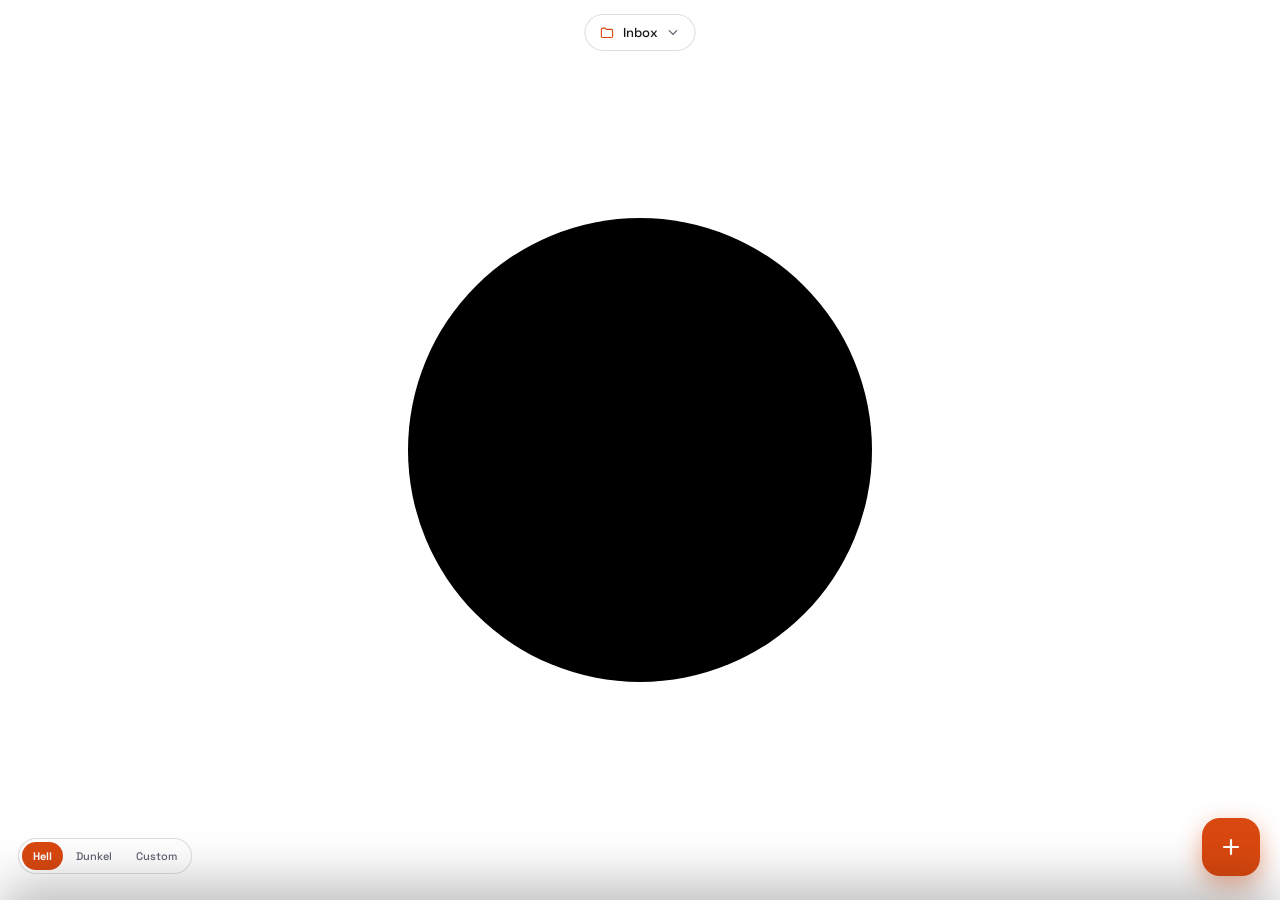
==== index.html @ 33df97fc "Add privacy/security FAQ section to the help center Nine new questions in the "Sicherheit" help grou" ====
<!DOCTYPE html>
<html lang="de">
<head>
  <meta charset="UTF-8" />
  <meta name="viewport" content="width=device-width, initial-scale=1, viewport-fit=cover" />
  <title>Denkarium Capture</title>
  <meta name="theme-color" content="#000000" />
  <link rel="manifest" href="manifest.json" />
  <link rel="icon" href="icons/icon.svg" type="image/svg+xml" />
  <link rel="preconnect" href="https://fonts.googleapis.com" />
  <link rel="preconnect" href="https://fonts.gstatic.com" crossorigin />
  <link href="https://fonts.googleapis.com/css2?family=Space+Grotesk:wght@400;500;700&display=swap" rel="stylesheet" />
  <link rel="stylesheet" href="style.css" />
</head>
<body>
  <div class="space"></div>
  <div class="dust"></div>

  <!-- Projekt-Umschalter (oben Mitte) -->
  <div class="project-switcher chrome chrome--top" id="projectSwitcher">
    <button class="project-pill" id="projectPill" type="button" aria-haspopup="listbox" aria-expanded="false">
      <svg viewBox="0 0 24 24" fill="none" stroke="currentColor" stroke-width="1.8" stroke-linecap="round" stroke-linejoin="round">
        <path d="M3 7a2 2 0 0 1 2-2h4l2 2h8a2 2 0 0 1 2 2v9a2 2 0 0 1-2 2H5a2 2 0 0 1-2-2z" />
      </svg>
      <span class="project-pill__name" id="projectPillName">Inbox</span>
      <svg class="project-pill__chevron" viewBox="0 0 24 24" fill="none" stroke="currentColor" stroke-width="2" stroke-linecap="round" stroke-linejoin="round">
        <path d="M6 9l6 6 6-6" />
      </svg>
    </button>
    <div class="project-menu" id="projectMenu" role="listbox" hidden></div>
  </div>

  <main class="stage">
    <div class="lens-halo" id="lensHalo"></div>
    <button class="record-button" id="recordButton" aria-label="Aufnahme starten"></button>
  </main>
  <div class="live-caption" id="liveCaption" hidden></div>

  <div class="cancel-trash" id="cancelTrash" hidden aria-label="Zum Abbrechen hierher ziehen">
    <svg viewBox="0 0 24 24" fill="none" stroke="currentColor" stroke-width="1.8" stroke-linecap="round" stroke-linejoin="round">
      <path d="M3 6h18" />
      <path d="M8 6V4a2 2 0 0 1 2-2h4a2 2 0 0 1 2 2v2" />
      <path d="M19 6l-1 14a2 2 0 0 1-2 2H8a2 2 0 0 1-2-2L5 6" />
      <path d="M10 11v6M14 11v6" />
    </svg>
  </div>
  <div class="lock-indicator" id="lockIndicator" role="button" tabindex="0" aria-label="Aufnahme beenden (gesperrt)" hidden>
    <svg viewBox="0 0 24 24" fill="none" stroke="currentColor" stroke-width="1.8" stroke-linecap="round" stroke-linejoin="round">
      <rect x="5" y="11" width="14" height="9" rx="2" />
      <path d="M8 11V7a4 4 0 0 1 8 0v4" />
    </svg>
  </div>

  <!-- Darstellung (unten links) -->
  <div class="theme-switcher chrome chrome--bl" id="themeSwitcher">
    <button type="button" data-mode="light">Hell</button>
    <button type="button" data-mode="dark">Dunkel</button>
    <button type="button" data-mode="custom">Custom</button>
  </div>

  <!-- Erstellen (unten rechts): + mit Schnellmenü -->
  <div class="fab-wrap chrome chrome--br" id="fabWrap">
    <div class="speed-dial" id="speedDial" hidden>
      <button class="dial-option" id="dialNote" type="button">
        <span class="dial-label">Notiz schreiben</span>
        <span class="dial-icon">
          <svg viewBox="0 0 24 24" fill="none" stroke="currentColor" stroke-width="1.8" stroke-linecap="round" stroke-linejoin="round">
            <path d="M12 20h9" />
            <path d="M16.5 3.5a2.121 2.121 0 0 1 3 3L7 19l-4 1 1-4Z" />
          </svg>
        </span>
      </button>
      <button class="dial-option" id="dialFile" type="button">
        <span class="dial-label">Datei hochladen</span>
        <span class="dial-icon">
          <svg viewBox="0 0 24 24" fill="none" stroke="currentColor" stroke-width="1.8" stroke-linecap="round" stroke-linejoin="round">
            <path d="M21.44 11.05l-9.19 9.19a5 5 0 0 1-7.07-7.07l9.19-9.19a3.5 3.5 0 0 1 4.95 4.95l-9.2 9.19a2 2 0 0 1-2.83-2.83l8.49-8.48" />
          </svg>
        </span>
      </button>
    </div>
    <button class="fab" id="fabBtn" type="button" aria-label="Neu erstellen" aria-expanded="false">
      <svg viewBox="0 0 24 24" fill="none" stroke="currentColor" stroke-width="2.2" stroke-linecap="round">
        <path d="M12 5v14M5 12h14" />
      </svg>
    </button>
  </div>
  <input type="file" id="fileInput" hidden accept="image/*,application/pdf,.doc,.docx,.txt" />

  <div class="menu-backdrop" id="menuBackdrop"></div>
  <aside class="menu-sheet" id="menuSheet" aria-hidden="true">
    <div class="menu-sheet__handle"></div>
    <button class="menu-sheet__close" id="menuClose" aria-label="Schließen">
      <svg viewBox="0 0 24 24" fill="none" stroke="currentColor" stroke-width="2" stroke-linecap="round">
        <path d="M6 6l12 12M18 6L6 18" />
      </svg>
    </button>

    <nav class="menu-tabs" id="menuTabs">
      <button type="button" class="menu-tab active" data-tab="settings">
        <svg viewBox="0 0 24 24" fill="none" stroke="currentColor" stroke-width="1.8" stroke-linecap="round" stroke-linejoin="round">
          <circle cx="12" cy="12" r="3" />
          <path d="M19.4 15a1.65 1.65 0 0 0 .33 1.82l.06.06a2 2 0 1 1-2.83 2.83l-.06-.06a1.65 1.65 0 0 0-1.82-.33 1.65 1.65 0 0 0-1 1.51V21a2 2 0 1 1-4 0v-.09a1.65 1.65 0 0 0-1-1.51 1.65 1.65 0 0 0-1.82.33l-.06.06a2 2 0 1 1-2.83-2.83l.06-.06a1.65 1.65 0 0 0 .33-1.82 1.65 1.65 0 0 0-1.51-1H3a2 2 0 1 1 0-4h.09a1.65 1.65 0 0 0 1.51-1 1.65 1.65 0 0 0-.33-1.82l-.06-.06a2 2 0 1 1 2.83-2.83l.06.06a1.65 1.65 0 0 0 1.82.33h.09a1.65 1.65 0 0 0 1-1.51V3a2 2 0 1 1 4 0v.09a1.65 1.65 0 0 0 1 1.51h.09a1.65 1.65 0 0 0 1.82-.33l.06-.06a2 2 0 1 1 2.83 2.83l-.06.06a1.65 1.65 0 0 0-.33 1.82v.09a1.65 1.65 0 0 0 1.51 1H21a2 2 0 1 1 0 4h-.09a1.65 1.65 0 0 0-1.51 1z" />
        </svg>
        <span>Einstellungen</span>
      </button>
      <button type="button" class="menu-tab" data-tab="recent">
        <svg viewBox="0 0 24 24" fill="none" stroke="currentColor" stroke-width="1.8" stroke-linecap="round" stroke-linejoin="round">
          <circle cx="12" cy="12" r="9" />
          <path d="M12 7v5l3 2" />
        </svg>
        <span>Letzte Einträge</span>
      </button>
      <button type="button" class="menu-tab" data-tab="guide">
        <svg viewBox="0 0 24 24" fill="none" stroke="currentColor" stroke-width="1.8" stroke-linecap="round" stroke-linejoin="round">
          <circle cx="12" cy="12" r="9" />
          <path d="M9.2 9a2.8 2.8 0 0 1 5.6.3c0 1.8-2.8 2.4-2.8 3.9" />
          <circle cx="12" cy="17" r="0.4" fill="currentColor" />
        </svg>
        <span>Hilfe</span>
      </button>
    </nav>

    <div class="menu-panel" data-panel="settings">
      <section class="settings-card">
        <h3 class="settings-card__title">
          <svg viewBox="0 0 24 24" fill="none" stroke="currentColor" stroke-width="1.8" stroke-linecap="round" stroke-linejoin="round">
            <circle cx="13.5" cy="6.5" r="1" /><circle cx="17.5" cy="10.5" r="1" />
            <circle cx="8.5" cy="7.5" r="1" /><circle cx="6.5" cy="12.5" r="1" />
            <path d="M12 2C6.5 2 2 6.5 2 12s4.5 10 10 10c.93 0 1.5-.75 1.5-1.5 0-.4-.15-.75-.4-1-.24-.26-.4-.62-.4-1a1.5 1.5 0 0 1 1.5-1.5H16a6 6 0 0 0 6-6c0-4.97-4.5-9-10-9z" />
          </svg>
          Darstellung
        </h3>

        <p class="settings-label">Custom-Presets</p>
        <div class="preset-row" id="presetRow">
          <button class="preset-btn" data-preset="0" type="button">1</button>
          <button class="preset-btn" data-preset="1" type="button">2</button>
          <button class="preset-btn" data-preset="2" type="button">3</button>
        </div>

        <p class="settings-label">Farbe anpassen für</p>
        <div class="chip-row" id="colorTargets">
          <button type="button" class="chip active" data-target="inner"><span class="chip-dot" data-dot="inner"></span>Kreis</button>
          <button type="button" class="chip" data-target="outer"><span class="chip-dot" data-dot="outer"></span>Hintergrund</button>
          <button type="button" class="chip" data-target="ring"><span class="chip-dot" data-dot="ring"></span>Ring</button>
          <button type="button" class="chip" data-target="ui"><span class="chip-dot" data-dot="ui"></span>Buttons</button>
        </div>

        <div class="wheel-wrap">
          <div class="color-wheel" id="colorWheel" aria-label="Farbrad">
            <div class="wheel-cursor" id="wheelCursor" hidden></div>
          </div>
          <div class="wheel-side">
            <div class="neutral-chips" id="neutralChips">
              <button type="button" class="swatch swatch--sm" data-hex="#000000" style="background:#000" aria-label="Schwarz"></button>
              <button type="button" class="swatch swatch--sm" data-hex="#71717a" style="background:#71717a" aria-label="Grau"></button>
              <button type="button" class="swatch swatch--sm" data-hex="#ffffff" style="background:#fff" aria-label="Weiß"></button>
            </div>
            <div class="special-chips" id="outerSpecials" hidden>
              <button type="button" class="chip" data-mode="starfield">
                <svg viewBox="0 0 24 24" fill="currentColor"><path d="M12 3l1.8 6.2L20 11l-6.2 1.8L12 19l-1.8-6.2L4 11l6.2-1.8L12 3z"/></svg>
                Sterne
              </button>
              <button type="button" class="chip" data-mode="photo">
                <svg viewBox="0 0 24 24" fill="none" stroke="currentColor" stroke-width="1.8" stroke-linecap="round" stroke-linejoin="round">
                  <path d="M4 8a2 2 0 0 1 2-2h1.5l1-1.5h7l1 1.5H18a2 2 0 0 1 2 2v10a2 2 0 0 1-2 2H6a2 2 0 0 1-2-2z" />
                  <circle cx="12" cy="13" r="3.5" />
                </svg>
                Foto
              </button>
            </div>
          </div>
        </div>
        <input type="file" id="bgPhotoInput" hidden accept="image/*" />

        <label class="toggle-row">
          <span>Ring anzeigen</span>
          <input type="checkbox" id="ringToggle" />
          <span class="toggle-switch"></span>
        </label>
      </section>

      <section class="settings-card">
        <h3 class="settings-card__title">
          <svg viewBox="0 0 24 24" fill="none" stroke="currentColor" stroke-width="1.8" stroke-linecap="round" stroke-linejoin="round">
            <path d="M3 7a2 2 0 0 1 2-2h4l2 2h8a2 2 0 0 1 2 2v9a2 2 0 0 1-2 2H5a2 2 0 0 1-2-2z" />
          </svg>
          Projekte
        </h3>
        <p class="settings-hint">Jedes Projekt speichert in seinen eigenen Google-Drive-Ordner.</p>
        <div class="project-list" id="projectList"></div>
        <button class="ghost-btn" id="addProjectBtn" type="button">+ Neues Projekt</button>
      </section>

      <section class="settings-card">
        <h3 class="settings-card__title">
          <svg viewBox="0 0 24 24" fill="none" stroke="currentColor" stroke-width="1.8" stroke-linecap="round" stroke-linejoin="round">
            <rect x="9" y="2" width="6" height="12" rx="3" />
            <path d="M5 10v1a7 7 0 0 0 14 0v-1" />
            <path d="M12 18v4" />
          </svg>
          Aufnahme
        </h3>
        <label class="toggle-row">
          <span>Vibration beim Start</span>
          <input type="checkbox" id="vibrationToggle" checked />
          <span class="toggle-switch"></span>
        </label>
      </section>

      <section class="settings-card">
        <h3 class="settings-card__title">
          <svg viewBox="0 0 24 24" fill="none" stroke="currentColor" stroke-width="1.8" stroke-linecap="round" stroke-linejoin="round">
            <path d="M12 22s8-4 8-10V5l-8-3-8 3v7c0 6 8 10 8 10z" />
          </svg>
          Sicherheit
        </h3>
        <p class="settings-hint">Die PIN schützt nur den Bereich „Letzte Einträge“.</p>
        <button class="ghost-btn" id="changePinBtn" type="button">PIN ändern</button>
        <button class="ghost-btn" id="privacyBtn" type="button" style="margin-top:8px">Datenschutz &amp; Sicherheit</button>
      </section>

      <section class="settings-card">
        <h3 class="settings-card__title">
          <svg viewBox="0 0 24 24" fill="none" stroke="currentColor" stroke-width="1.8" stroke-linecap="round" stroke-linejoin="round">
            <path d="M21 15a2 2 0 0 1-2 2H7l-4 4V5a2 2 0 0 1 2-2h14a2 2 0 0 1 2 2z" />
          </svg>
          Feedback
        </h3>
        <p class="settings-hint">Etwas funktioniert nicht oder dir fehlt eine Funktion? Sag Bescheid – das hilft, die App besser zu machen.</p>
        <div class="feedback-row">
          <button class="ghost-btn" id="reportBugBtn" type="button">Fehler melden</button>
          <button class="ghost-btn" id="suggestBtn" type="button">Idee vorschlagen</button>
        </div>
        <p class="settings-version" id="appVersion"></p>
      </section>
    </div>

    <div class="menu-panel" data-panel="recent" hidden>
      <div id="recentEntriesList" class="recent-entries-list">
        <p class="archive-placeholder" id="recentEmptyMsg">Noch keine Einträge – halte den Kreis gedrückt und sprich einfach los.</p>
      </div>
    </div>

    <div class="menu-panel" data-panel="guide" hidden>
      <div class="help-search">
        <svg viewBox="0 0 24 24" fill="none" stroke="currentColor" stroke-width="1.8" stroke-linecap="round" stroke-linejoin="round">
          <circle cx="11" cy="11" r="7" /><path d="m21 21-4.3-4.3" />
        </svg>
        <input type="search" id="helpSearch" placeholder="Frage suchen …" autocomplete="off" />
      </div>

      <div class="help-list" id="helpList">
        <section class="help-group" data-group="Erste Schritte">
          <h4 class="help-group__title">Erste Schritte</h4>

          <details class="faq">
            <summary>Wie nehme ich eine Notiz per Sprache auf?</summary>
            <div class="faq__body">
              Halte den großen Kreis in der Mitte gedrückt und sprich einfach los. Sobald du
              loslässt, wird das Gesprochene automatisch als Text erkannt und in deinem
              aktiven Projekt in Google Drive gespeichert – ohne weiteren Zwischenschritt.
            </div>
          </details>

          <details class="faq">
            <summary>Wie schreibe ich eine Notiz mit der Tastatur?</summary>
            <div class="faq__body">
              Tippe unten rechts auf das Plus. Es öffnet sich ein kleines Menü mit
              „Notiz schreiben“ und „Datei hochladen“. Noch schneller: Halte das Plus kurz
              gedrückt – dann springt das Textfeld direkt auf.
            </div>
          </details>

          <details class="faq">
            <summary>Wie füge ich eine Datei oder ein Foto hinzu?</summary>
            <div class="faq__body">
              Plus antippen → „Datei hochladen“. Du kannst Bilder, PDFs und Dokumente aus
              deinem Gerät auswählen; sie landen im Drive-Ordner deines aktiven Projekts.
            </div>
          </details>

          <details class="faq">
            <summary>Wie öffne ich dieses Menü?</summary>
            <div class="faq__body">
              Wische von der unteren Bildschirmhälfte nach oben. Hier findest du
              Einstellungen, deine letzten Einträge und dieses Hilfe-Center.
            </div>
          </details>
        </section>

        <section class="help-group" data-group="Aufnahme">
          <h4 class="help-group__title">Aufnahme &amp; Notizen</h4>

          <details class="faq">
            <summary>Kann ich freihändig aufnehmen, ohne den Kreis zu halten?</summary>
            <div class="faq__body">
              Ja. Halte den Kreis gedrückt und ziehe den Finger nach unten – die Aufnahme
              rastet ein und läuft weiter, auch wenn du loslässt. Zum Beenden tippst du
              einfach noch einmal auf den Kreis.
            </div>
          </details>

          <details class="faq">
            <summary>Wie breche ich eine laufende Aufnahme ab?</summary>
            <div class="faq__body">
              Während du den Kreis hältst, erscheint links ein Papierkorb-Symbol. Ziehe
              den Finger dorthin und lass los – die Aufnahme wird verworfen und es wird
              nichts gespeichert.
            </div>
          </details>

          <details class="faq">
            <summary>Muss ich meine Notizen nach der Aufnahme bestätigen?</summary>
            <div class="faq__body">
              Nein. Beim Loslassen wird direkt gespeichert. Wenn du eine Notiz nachträglich
              ändern willst, findest du sie unter „Letzte Einträge“.
            </div>
          </details>

          <details class="faq">
            <summary>Was zeigt „Letzte Einträge“ an?</summary>
            <div class="faq__body">
              Deine 10 zuletzt gespeicherten Text-Notizen – egal ob per Sprache oder Tastatur.
              Ältere Einträge verschwinden nur aus dieser Liste in der App. Die zugehörigen
              Dateien in Google Drive bleiben immer erhalten und werden nie automatisch gelöscht.
            </div>
          </details>

          <details class="faq">
            <summary>Wie bearbeite ich einen bestehenden Eintrag?</summary>
            <div class="faq__body">
              Öffne „Letzte Einträge“, tippe den Eintrag an, ändere den Text und speichere.
              Die überarbeitete Fassung wird als neue Datei mit dem Zusatz „2.0“ in Google
              Drive abgelegt – die Originaldatei bleibt unangetastet erhalten.
            </div>
          </details>

          <details class="faq">
            <summary>Wie werden meine Dateien in Drive benannt?</summary>
            <div class="faq__body">
              Sprach- und Textnotizen bekommen einen Namen aus dem heutigen Datum und einer
              fortlaufenden Nummer, z. B. „2026-07-11_1“, „2026-07-11_2“ und so weiter.
              Hochgeladene Dateien behalten ihren Originalnamen.
            </div>
          </details>
        </section>

        <section class="help-group" data-group="Projekte">
          <h4 class="help-group__title">Projekte &amp; Google Drive</h4>

          <details class="faq">
            <summary>Was ist ein Projekt?</summary>
            <div class="faq__body">
              Ein Projekt ist ein Ziel für deine Notizen mit einem eigenen Google-Drive-Ordner.
              So kannst du z. B. „Uni“, „Ideen“ und „Arbeit“ trennen. Oben in der Mitte
              wechselst du zwischen deinen Projekten – alles, was du danach aufnimmst, landet
              im Ordner des gewählten Projekts.
            </div>
          </details>

          <details class="faq">
            <summary>Wie lege ich ein neues Projekt an?</summary>
            <div class="faq__body">
              Einstellungen → Projekte → „Neues Projekt“. Gib ihm einen Namen und wähle dann
              über das Ordner-Symbol seinen Google-Drive-Zielordner.
            </div>
          </details>

          <details class="faq">
            <summary>Wie ändere ich den Zielordner eines Projekts?</summary>
            <div class="faq__body">
              Einstellungen → Projekte → beim gewünschten Projekt auf das Ordner-Symbol tippen
              und im Google-Fenster einen neuen Ordner auswählen. Bereits gespeicherte Dateien
              bleiben im alten Ordner; nur neue Notizen wandern in den neuen.
            </div>
          </details>

          <details class="faq">
            <summary>Wo genau werden meine Notizen gespeichert?</summary>
            <div class="faq__body">
              Ausschließlich in dem Google-Drive-Ordner, den du für das jeweilige Projekt
              ausgewählt hast. Die App speichert nichts auf eigenen Servern – deine Notizen
              liegen komplett in deinem eigenen Google-Konto.
            </div>
          </details>

          <details class="faq">
            <summary>Warum muss ich mich bei Google anmelden?</summary>
            <div class="faq__body">
              Nur so darf die App in deinem Namen Dateien in deinem Google Drive anlegen.
              Die Anmeldung passiert direkt bei Google; die App bekommt lediglich die
              Erlaubnis, in die von dir gewählten Ordner zu schreiben.
            </div>
          </details>

          <details class="faq">
            <summary>Sieht die App mein gesamtes Google Drive?</summary>
            <div class="faq__body">
              Nein. Die App nutzt eine eingeschränkte Berechtigung (drive.file): Sie sieht und
              bearbeitet nur die Dateien und Ordner, die du selbst über die App auswählst oder
              die die App selbst erstellt hat. Dein übriges Drive bleibt für sie unsichtbar.
            </div>
          </details>

          <details class="faq">
            <summary>Wenn ich ein Projekt lösche – sind dann meine Dateien weg?</summary>
            <div class="faq__body">
              Nein. Beim Löschen eines Projekts wird nur der Eintrag in der App entfernt.
              Der Google-Drive-Ordner und alle Dateien darin bleiben vollständig erhalten.
            </div>
          </details>
        </section>

        <section class="help-group" data-group="Darstellung">
          <h4 class="help-group__title">Darstellung &amp; Design</h4>

          <details class="faq">
            <summary>Wie wechsle ich zwischen Hell, Dunkel und Custom?</summary>
            <div class="faq__body">
              Unten links tippst du zwischen „Hell“, „Dunkel“ und „Custom“. Custom nutzt dein
              gerade aktives Farb-Preset aus den Einstellungen.
            </div>
          </details>

          <details class="faq">
            <summary>Wie stelle ich eigene Farben ein?</summary>
            <div class="faq__body">
              Einstellungen → Darstellung. Wähle oben, welchen Bereich du färben willst
              (Kreis, Hintergrund, Ring oder Buttons), und tippe dann die gewünschte Farbe
              im Farbrad an. Schwarz, Grau und Weiß findest du daneben; für den Hintergrund
              gibt es zusätzlich „Sterne“ und „Foto“.
            </div>
          </details>

          <details class="faq">
            <summary>Was sind die Presets 1, 2, 3?</summary>
            <div class="faq__body">
              Drei speicherbare Farbkombinationen im Custom-Modus. Wähle ein Preset aus und
              passe die Farben an – sie werden automatisch für dieses Preset gemerkt, sodass
              du jederzeit zwischen drei eigenen Looks wechseln kannst.
            </div>
          </details>

          <details class="faq">
            <summary>Wie blende ich die Knöpfe aus, um nur den Kreis zu sehen?</summary>
            <div class="faq__body">
              Tippe einmal auf den freien Hintergrund (nicht auf den Kreis). Alle
              Bedienelemente gleiten sanft aus dem Bild. Ein weiterer Tipp holt sie zurück.
            </div>
          </details>

          <details class="faq">
            <summary>Kann ich den Ring um den Kreis abschalten?</summary>
            <div class="faq__body">
              Ja. Einstellungen → Darstellung → „Ring anzeigen“ ausschalten. Der Kreis
              wächst dann auf dieselbe Gesamtgröße, sodass das Gesamtbild gleich bleibt.
            </div>
          </details>
        </section>

        <section class="help-group" data-group="Sicherheit">
          <h4 class="help-group__title">Sicherheit &amp; Datenschutz</h4>

          <details class="faq">
            <summary>Wer kann meine Notizen lesen?</summary>
            <div class="faq__body">
              Nur du. Deine Notizen liegen ausschließlich in deinem eigenen Google-Drive-Konto,
              geschützt durch dein Google-Passwort. Die App hat keinen eigenen Server, auf dem
              Notizen zwischengespeichert oder eingesehen werden könnten – niemand, der diese
              App betreibt oder weiterentwickelt, hat Zugriff auf deine Inhalte.
            </div>
          </details>

          <details class="faq">
            <summary>Werden meine Daten an Dritte weitergegeben oder verkauft?</summary>
            <div class="faq__body">
              Nein. Es gibt keine Werbung, kein Tracking und keinen Verkauf von Daten. Die
              einzige Stelle, die technisch überhaupt beteiligt ist, ist Google – weil deine
              Notizen in deinem eigenen Google-Drive-Ordner landen. Das ist keine Weitergabe an
              einen unbekannten Dritten, sondern dein eigenes Konto, das du selbst kontrollierst.
            </div>
          </details>

          <details class="faq">
            <summary>Was passiert mit meiner Stimme bei der Spracherkennung?</summary>
            <div class="faq__body">
              Für die Sprache-zu-Text-Umwandlung nutzt dein Browser (Chrome) den eingebauten
              Google-Spracherkennungsdienst – dafür wird deine Sprachaufnahme kurz an Google
              geschickt und als Text zurückgegeben. Die App selbst speichert die Audiodaten zu
              keinem Zeitpunkt; sie bekommt nur das fertige Textergebnis und legt dieses direkt
              in deinem Drive-Ordner ab.
            </div>
          </details>

          <details class="faq">
            <summary>Verwendet die App Cookies, Tracking oder Analyse-Dienste?</summary>
            <div class="faq__body">
              Nein. Keine Cookies, kein Google Analytics, keine Werbe-Tracker und keine
              Drittanbieter-Skripte – außer den offiziellen Google-Bibliotheken, die technisch
              für die Anmeldung und den Drive-Zugriff nötig sind. Die App weiß nicht, wer du
              bist, außer über die Google-Anmeldung, die du selbst freigibst.
            </div>
          </details>

          <details class="faq">
            <summary>Ist die Verbindung verschlüsselt?</summary>
            <div class="faq__body">
              Ja. Die App wird ausschließlich über HTTPS ausgeliefert, und auch jede
              Kommunikation mit Google (Anmeldung, Ordner-Auswahl, Speichern) läuft
              verschlüsselt.
            </div>
          </details>

          <details class="faq">
            <summary>Was genau speichert die App auf meinem Gerät?</summary>
            <div class="faq__body">
              Nur lokal in deinem Browser, nie auf einem fremden Server: deinen zeitlich
              begrenzten Google-Zugangstoken (ca. 55 Minuten gültig), deine Projekte und
              Farbeinstellungen, eine Liste deiner letzten 10 Notiztexte als Kopie (die
              Originale liegen zusätzlich in Drive) und deine PIN – ausschließlich als
              verschlüsselter Prüfwert, nie im Klartext.
            </div>
          </details>

          <details class="faq">
            <summary>Wie vereinbart sich die App mit der DSGVO?</summary>
            <div class="faq__body">
              Die App ist bewusst so gebaut, dass möglichst wenig personenbezogene Daten
              überhaupt entstehen (Datenminimierung): Es gibt keinen eigenen Server, keine
              Nutzerkonten und keine Datenbank – deine Notizen werden direkt in dein eigenes
              Google-Konto geschrieben, nicht bei der App gespeichert. Die eingeschränkte
              Berechtigung (drive.file) sorgt zusätzlich dafür, dass nur das sichtbar ist, was
              du selbst auswählst. Aktuell wird die App als persönliches Projekt betrieben;
              solltest du sie für weitere Nutzer öffnen wollen, würde vor der Veröffentlichung
              zusätzlich eine förmliche Datenschutzerklärung mit Impressum ergänzt.
            </div>
          </details>

          <details class="faq">
            <summary>Wie kann ich alle meine Daten vollständig löschen?</summary>
            <div class="faq__body">
              Deine Notizen liegen in deinem eigenen Google Drive – lösche dort einfach den
              betreffenden Ordner. Um zusätzlich alle lokal auf deinem Gerät gespeicherten
              Daten (Einstellungen, PIN, Zugangstoken) zu entfernen, leere in den
              Browser-Einstellungen die Website-Daten für diese Seite bzw. deinstalliere die
              installierte App und entferne die Google-Berechtigung in deinem
              Google-Konto unter „Apps mit Kontozugriff“.
            </div>
          </details>

          <details class="faq">
            <summary>Ist der Quellcode der App einsehbar?</summary>
            <div class="faq__body">
              Ja. Der komplette Code ist öffentlich auf GitHub einsehbar – jeder kann
              nachvollziehen, dass keine versteckten Datenübertragungen stattfinden und die App
              genau das tut, was hier beschrieben ist.
            </div>
          </details>

          <details class="faq">
            <summary>Wofür ist die PIN da?</summary>
            <div class="faq__body">
              Die PIN schützt nur den Bereich „Letzte Einträge“, damit niemand mit Zugriff auf
              dein entsperrtes Handy schnell deine letzten Notizen lesen kann. Aufnehmen und
              die Einstellungen sind ohne PIN erreichbar.
            </div>
          </details>

          <details class="faq">
            <summary>Wie ändere ich meine PIN?</summary>
            <div class="faq__body">
              Einstellungen → Sicherheit → „PIN ändern“. Du gibst zuerst die aktuelle PIN
              ein und legst dann eine neue fest.
            </div>
          </details>

          <details class="faq">
            <summary>Wie sicher ist meine PIN wirklich?</summary>
            <div class="faq__body">
              Die PIN wird nicht im Klartext gespeichert, sondern nur als verschlüsselter
              Prüfwert auf deinem Gerät. Sie ist ein Sichtschutz gegen neugierige Blicke –
              keine vollständige Verschlüsselung deiner Notizen. Der eigentliche Schutz
              deiner Daten liegt in deinem Google-Konto und dessen Passwort.
            </div>
          </details>

          <details class="faq">
            <summary>Muss ich mich jedes Mal neu bei Google anmelden?</summary>
            <div class="faq__body">
              Nein. Die Anmeldung bleibt eine Weile gültig, sodass du normalerweise ohne
              erneutes Einloggen aufnehmen und speichern kannst. Erst wenn die Sitzung
              abläuft, fragt Google wieder nach.
            </div>
          </details>

          <details class="faq">
            <summary>Warum warnt Google, die App sei „nicht überprüft“?</summary>
            <div class="faq__body">
              Weil dies eine private, nicht offiziell von Google geprüfte App ist – das ist
              bei selbst gebauten Apps normal. Tippe auf der Warnseite auf „Erweitert“ und
              dann auf „Weiter zu …“, um fortzufahren. Nur dein eigenes, freigeschaltetes
              Konto kann sich überhaupt anmelden.
            </div>
          </details>
        </section>

        <section class="help-group" data-group="Probleme">
          <h4 class="help-group__title">Probleme lösen</h4>

          <details class="faq">
            <summary>Die Spracherkennung erkennt nichts – was tun?</summary>
            <div class="faq__body">
              Prüfe, ob der App der Mikrofon-Zugriff erlaubt ist (im Browser über das
              Schloss-Symbol in der Adresszeile bzw. in den Website-Einstellungen). Die
              Spracherkennung braucht außerdem eine Internetverbindung. Sprich möglichst
              nah am Mikrofon und in ruhiger Umgebung.
            </div>
          </details>

          <details class="faq">
            <summary>Funktioniert die App offline?</summary>
            <div class="faq__body">
              Die Oberfläche lädt auch offline. Das Erkennen von Sprache und das Speichern in
              Google Drive brauchen jedoch Internet – ohne Verbindung kann nicht gespeichert
              werden.
            </div>
          </details>

          <details class="faq">
            <summary>Ich sehe nach einem Update noch die alte Version.</summary>
            <div class="faq__body">
              Lade die Seite neu. Falls es weiterhin die alte Ansicht zeigt, leere in den
              Browser-Einstellungen den Cache für diese Seite (oder deinstalliere die
              installierte App und füge sie erneut zum Startbildschirm hinzu).
            </div>
          </details>

          <details class="faq">
            <summary>Wie installiere ich die App auf dem Handy?</summary>
            <div class="faq__body">
              Öffne die Seite in Chrome, tippe auf das Menü (drei Punkte) und wähle „App
              installieren“ bzw. „Zum Startbildschirm hinzufügen“. Danach startet sie mit
              eigenem Icon und ohne Browser-Leiste.
            </div>
          </details>
        </section>

        <p class="help-empty" id="helpEmpty" hidden>Keine passende Frage gefunden. Formuliere sie anders oder schau in einer anderen Kategorie.</p>
      </div>
    </div>
  </aside>

  <div class="pin-gate" id="pinGate" hidden>
    <div class="pin-gate__box">
      <p class="pin-gate__title" id="pinTitle">PIN eingeben</p>
      <p class="pin-gate__error" id="pinError"></p>
      <div class="pin-gate__dots" id="pinDots">
        <span class="pin-dot"></span>
        <span class="pin-dot"></span>
        <span class="pin-dot"></span>
        <span class="pin-dot"></span>
      </div>
      <div class="pin-gate__keypad" id="pinKeypad">
        <button type="button" data-key="1">1</button>
        <button type="button" data-key="2">2</button>
        <button type="button" data-key="3">3</button>
        <button type="button" data-key="4">4</button>
        <button type="button" data-key="5">5</button>
        <button type="button" data-key="6">6</button>
        <button type="button" data-key="7">7</button>
        <button type="button" data-key="8">8</button>
        <button type="button" data-key="9">9</button>
        <button type="button" class="pin-gate__cancel" id="pinCancel">Abbrechen</button>
        <button type="button" data-key="0">0</button>
        <button type="button" class="pin-gate__del" id="pinDelete" aria-label="Löschen">
          <svg viewBox="0 0 24 24" fill="none" stroke="currentColor" stroke-width="1.8" stroke-linecap="round" stroke-linejoin="round">
            <path d="M21 6H8l-6 6 6 6h13a1 1 0 0 0 1-1V7a1 1 0 0 0-1-1z" />
            <path d="M14 10l4 4M18 10l-4 4" />
          </svg>
        </button>
      </div>
    </div>
  </div>

  <div class="text-entry" id="textEntry" hidden>
    <div class="text-entry__box">
      <textarea id="textEntryInput" placeholder="Notiz eingeben …"></textarea>
      <div class="text-entry__actions">
        <button id="textEntryCancel" type="button">Abbrechen</button>
        <button id="textEntrySave" type="button">Speichern</button>
      </div>
    </div>
  </div>

  <div class="name-dialog" id="nameDialog" hidden>
    <div class="name-dialog__box">
      <p class="name-dialog__title" id="nameDialogTitle">Projekt</p>
      <input type="text" id="nameDialogInput" maxlength="40" autocomplete="off" />
      <div class="text-entry__actions">
        <button id="nameDialogCancel" type="button">Abbrechen</button>
        <button id="nameDialogOk" type="button">Übernehmen</button>
      </div>
    </div>
  </div>

  <div class="toast" id="toast"></div>

  <script src="config.js"></script>
  <script src="https://accounts.google.com/gsi/client" async defer></script>
  <script src="drive.js"></script>
  <script src="https://apis.google.com/js/api.js"></script>
  <script>gapiLoaded();</script>
  <script src="appearance.js"></script>
  <script src="projects.js"></script>
  <script src="app.js"></script>
  <script>
    if ('serviceWorker' in navigator) {
      window.addEventListener('load', () => {
        navigator.serviceWorker.register('service-worker.js');
      });
    }
  </script>
</body>
</html>
---- style.css ----
/* ==========================================================================
   Denkarium Capture – Design-Tokens
   Ein Akzent pro Modus (Sunset-Orange, vom Aufnahme-Ring abgeleitet),
   Oberflächen-Tokens für helles/dunkles Menü, ein Easing-Paar für alles.
   ========================================================================== */

:root {
  color-scheme: dark;
  --ring-color: #ff9a3c;

  --ease-out: cubic-bezier(0.32, 0.72, 0, 1);
  --spring: cubic-bezier(0.34, 1.56, 0.64, 1);

  --font: "Space Grotesk", system-ui, -apple-system, "Segoe UI", sans-serif;
}

html[data-theme="light"] {
  color-scheme: light;
  --accent: #d9480f;
  --accent-fg: #ffffff;
  --accent-strong: var(--accent);
  --surface: #ffffff;
  --surface-2: rgba(15, 15, 25, 0.05);
  --on-surface: #17181c;
  --muted: #5f6470;
  --outline: rgba(15, 15, 25, 0.14);
  --scrim: rgba(25, 18, 12, 0.35);
}

html[data-theme="dark"],
html[data-theme="custom"] {
  color-scheme: dark;
  --accent: #ffa94d;
  --accent-fg: #2b1503;
  --accent-strong: var(--accent);
  --surface: #0e0f15;
  --surface-2: rgba(255, 255, 255, 0.06);
  --on-surface: #f3f3f5;
  --muted: #9aa0a8;
  --outline: rgba(255, 255, 255, 0.13);
  --scrim: rgba(0, 0, 0, 0.55);
}

* {
  box-sizing: border-box;
}

button:focus-visible,
[role="button"]:focus-visible,
input:focus-visible {
  outline: 2px solid var(--accent-strong);
  outline-offset: 2px;
}

button,
[role="button"] {
  touch-action: manipulation;
  font-family: inherit;
}

@media (prefers-reduced-motion: reduce) {
  *, *::before, *::after {
    animation-duration: 0.01ms !important;
    animation-iteration-count: 1 !important;
    transition-duration: 0.01ms !important;
  }
}

html, body {
  margin: 0;
  padding: 0;
  height: 100%;
  overflow: hidden;
  background: #05060c;
  color: var(--on-surface);
  font-family: var(--font);
}

/* ==========================================================================
   Hintergrund: Sternenhimmel + Staub
   ========================================================================== */

.space {
  position: fixed;
  inset: -10%;
  background-image:
    radial-gradient(1.4px 1.4px at 10% 15%, rgba(255,255,255,0.9), transparent),
    radial-gradient(1px 1px at 35% 5%, rgba(255,255,255,0.7), transparent),
    radial-gradient(1.2px 1.2px at 55% 40%, rgba(200,220,255,0.85), transparent),
    radial-gradient(1px 1px at 20% 50%, rgba(255,255,255,0.6), transparent),
    radial-gradient(1.4px 1.4px at 65% 25%, rgba(255,240,220,0.75), transparent),
    radial-gradient(1px 1px at 5% 35%, rgba(255,255,255,0.55), transparent),
    radial-gradient(1.3px 1.3px at 80% 70%, rgba(255,255,255,0.8), transparent),
    radial-gradient(1px 1px at 45% 85%, rgba(210,225,255,0.65), transparent),
    radial-gradient(1.2px 1.2px at 90% 20%, rgba(255,255,255,0.7), transparent),
    radial-gradient(1px 1px at 70% 55%, rgba(255,245,225,0.6), transparent);
  background-size: 340px 340px;
  background-repeat: repeat;
  z-index: 0;
}

.dust {
  position: fixed;
  inset: 0;
  background:
    radial-gradient(ellipse 55% 22% at 12% 45%, rgba(130,118,95,0.3), transparent 70%),
    radial-gradient(ellipse 50% 20% at 90% 55%, rgba(95,115,145,0.28), transparent 70%),
    radial-gradient(ellipse 45% 18% at 50% 85%, rgba(110,100,120,0.22), transparent 70%),
    radial-gradient(ellipse 40% 16% at 30% 10%, rgba(120,110,130,0.2), transparent 70%);
  filter: blur(10px);
  z-index: 0;
}

/* ==========================================================================
   Bühne: Ring + Aufnahme-Kreis (Signature-Element)
   ========================================================================== */

.stage {
  position: fixed;
  inset: 0;
  display: flex;
  align-items: center;
  justify-content: center;
  z-index: 1;
  --btn-size: min(320px, 52vw, 44vh);
}

.lens-halo {
  position: absolute;
  width: calc(var(--btn-size) * 1.45);
  height: calc(var(--btn-size) * 1.45);
  border-radius: 50%;
  background: conic-gradient(from 0deg,
    var(--ring-color) 0deg,
    #ffffff 35deg,
    color-mix(in srgb, var(--ring-color) 70%, white) 70deg,
    var(--ring-color) 100deg,
    color-mix(in srgb, var(--ring-color) 75%, black) 130deg,
    color-mix(in srgb, var(--ring-color) 25%, white) 150deg,
    var(--ring-color) 170deg,
    #ffffff 210deg,
    var(--ring-color) 250deg,
    color-mix(in srgb, var(--ring-color) 25%, white) 280deg,
    color-mix(in srgb, var(--ring-color) 75%, black) 320deg,
    var(--ring-color) 360deg);
  -webkit-mask-image: radial-gradient(circle closest-side, transparent 61%, black 62%, black 76%, transparent 77%);
  mask-image: radial-gradient(circle closest-side, transparent 61%, black 62%, black 76%, transparent 77%);
  opacity: 0.95;
  animation: spin 3.5s linear infinite;
  pointer-events: none;
}

@keyframes spin {
  from { transform: rotate(0deg); }
  to { transform: rotate(360deg); }
}

.record-button {
  position: relative;
  width: var(--btn-size);
  height: var(--btn-size);
  border-radius: 50%;
  background: #000;
  border: none;
  cursor: pointer;
  padding: 0;
  -webkit-tap-highlight-color: transparent;
  -webkit-touch-callout: none;
  user-select: none;
  transition: transform 0.08s ease, box-shadow 0.08s ease,
    width 0.2s var(--ease-out), height 0.2s var(--ease-out);
  box-shadow: none;
}

.stage.ring-disabled .lens-halo {
  display: none;
}
.stage.ring-disabled .record-button {
  width: calc(var(--btn-size) * 1.45);
  height: calc(var(--btn-size) * 1.45);
}

/* Während der Aufnahme wird der Kreis lebendig: er morpht organisch wie ein
   schwebender Tropfen (Blob), die Sonar-Ringe tragen die Ringfarbe nach außen.
   Im Ruhezustand bleibt er ein perfekter, stiller Kreis. */
.record-button.recording {
  animation: blob-morph 3.6s ease-in-out infinite;
}

@keyframes blob-morph {
  0%, 100% { border-radius: 50%; }
  25% { border-radius: 53% 47% 46% 54% / 48% 55% 45% 52%; }
  50% { border-radius: 47% 53% 55% 45% / 54% 46% 52% 48%; }
  75% { border-radius: 52% 48% 45% 55% / 46% 52% 48% 54%; }
}

.record-button.recording::after,
.record-button.recording::before {
  content: "";
  position: absolute;
  inset: -12px;
  border-radius: inherit;
  border: 3px solid color-mix(in srgb, var(--ring-color) 75%, white);
  animation: record-pulse 1.3s ease-out infinite;
  pointer-events: none;
}
.record-button.recording::before {
  animation-delay: 0.65s;
}
@keyframes record-pulse {
  0% { transform: scale(1); opacity: 0.9; }
  100% { transform: scale(1.6); opacity: 0; }
}

/* ==========================================================================
   Aufnahme-Begleiter: Live-Text, Papierkorb, Sperre
   ========================================================================== */

.live-caption {
  position: fixed;
  bottom: 108px;
  left: 50%;
  transform: translateX(-50%);
  max-width: min(85vw, 480px);
  text-align: center;
  color: #f2f2f4;
  background: rgba(14, 15, 21, 0.8);
  padding: 8px 14px;
  border-radius: 12px;
  font-size: 15px;
  line-height: 1.4;
  z-index: 2;
  pointer-events: none;
}
.live-caption:empty {
  background: transparent;
  padding: 0;
}
.live-caption[hidden] {
  display: none;
}

.cancel-trash {
  position: fixed;
  top: 50%;
  left: max(28px, env(safe-area-inset-left));
  transform: translateY(-50%);
  width: 46px;
  height: 46px;
  border-radius: 50%;
  display: flex;
  align-items: center;
  justify-content: center;
  color: #f2f2f2;
  background: rgba(128, 128, 138, 0.25);
  opacity: 0.5;
  z-index: 4;
  transition: opacity 0.2s ease, transform 0.25s var(--spring),
    background 0.2s ease, color 0.2s ease;
  pointer-events: none;
}
.cancel-trash svg { width: 20px; height: 20px; }
.cancel-trash[hidden] { display: none; }
.cancel-trash.armed {
  opacity: 1;
  color: #ff6b6b;
  background: rgba(255, 80, 80, 0.22);
  transform: translateY(-50%) scale(1.2);
}

.lock-indicator {
  position: fixed;
  top: 22%;
  left: 50%;
  transform: translateX(-50%) scale(1);
  width: 44px;
  height: 44px;
  border-radius: 50%;
  display: flex;
  align-items: center;
  justify-content: center;
  color: #f2f2f2;
  background: rgba(128, 128, 138, 0.3);
  z-index: 4;
  cursor: pointer;
  animation: lock-pop 0.3s var(--spring);
}
.lock-indicator svg { width: 20px; height: 20px; }
@keyframes lock-pop {
  from { transform: translateX(-50%) scale(0.5); opacity: 0; }
  to { transform: translateX(-50%) scale(1); opacity: 1; }
}
.lock-indicator[hidden] { display: none; }

/* ==========================================================================
   Chrome: Projekt-Pill (oben), Theme-Switcher (unten links), FAB (unten rechts)
   Alle drei gleiten beim Zen-Tap sanft aus dem Bild.
   ========================================================================== */

.chrome {
  transition: opacity 0.24s var(--ease-out), transform 0.24s var(--ease-out);
}
.chrome--top { transition-delay: 0ms; }
.chrome--bl { transition-delay: 40ms; }
.chrome--br { transition-delay: 80ms; }

body.zen .chrome {
  opacity: 0;
  pointer-events: none;
}
body.zen .chrome--top { transform: translate(-50%, -28px); }
body.zen .chrome--bl { transform: translateY(28px); }
body.zen .chrome--br { transform: translateY(28px); }

.project-switcher {
  position: fixed;
  top: max(14px, env(safe-area-inset-top));
  left: 50%;
  transform: translateX(-50%);
  z-index: 3;
}

.project-pill {
  display: flex;
  align-items: center;
  gap: 8px;
  max-width: min(62vw, 260px);
  padding: 9px 14px;
  border-radius: 999px;
  border: 1px solid var(--outline);
  background: color-mix(in srgb, var(--surface) 85%, transparent);
  color: var(--on-surface);
  font-size: 13px;
  font-weight: 500;
  cursor: pointer;
  -webkit-tap-highlight-color: transparent;
  transition: transform 0.15s var(--spring), background 0.2s ease;
}
.project-pill:active { transform: scale(0.96); }
.project-pill svg { width: 15px; height: 15px; flex: none; color: var(--accent-strong); }
.project-pill__chevron { color: var(--muted) !important; transition: transform 0.2s var(--ease-out); }
.project-pill[aria-expanded="true"] .project-pill__chevron { transform: rotate(180deg); }
.project-pill__name {
  overflow: hidden;
  text-overflow: ellipsis;
  white-space: nowrap;
}

.project-menu {
  position: absolute;
  top: calc(100% + 8px);
  left: 50%;
  transform: translateX(-50%);
  min-width: 210px;
  max-width: 78vw;
  background: var(--surface);
  border: 1px solid var(--outline);
  border-radius: 14px;
  padding: 6px;
  box-shadow: 0 12px 32px rgba(0, 0, 0, 0.28);
  z-index: 6;
  animation: menu-pop 0.18s var(--spring);
}
@keyframes menu-pop {
  from { opacity: 0; transform: translateX(-50%) translateY(-6px) scale(0.97); }
  to { opacity: 1; transform: translateX(-50%) translateY(0) scale(1); }
}
.project-menu[hidden] { display: none; }
.project-menu__item {
  display: flex;
  align-items: center;
  gap: 10px;
  width: 100%;
  padding: 11px 12px;
  border: none;
  border-radius: 9px;
  background: transparent;
  color: var(--on-surface);
  font-size: 14px;
  text-align: left;
  cursor: pointer;
}
.project-menu__item:active { background: var(--surface-2); }
.project-menu__item.active {
  color: var(--accent-strong);
  font-weight: 700;
}
.project-menu__item .check { width: 16px; height: 16px; flex: none; opacity: 0; }
.project-menu__item.active .check { opacity: 1; }
.project-menu__item span {
  overflow: hidden;
  text-overflow: ellipsis;
  white-space: nowrap;
}
.project-menu__divider {
  height: 1px;
  background: var(--outline);
  margin: 6px 8px;
}
.project-menu__manage {
  color: var(--muted);
  font-size: 13px;
}

.theme-switcher {
  position: fixed;
  bottom: max(26px, env(safe-area-inset-bottom));
  left: max(18px, env(safe-area-inset-left));
  display: flex;
  gap: 2px;
  background: color-mix(in srgb, var(--surface) 85%, transparent);
  border: 1px solid var(--outline);
  border-radius: 999px;
  padding: 3px;
  z-index: 3;
}
.theme-switcher button {
  border: none;
  background: transparent;
  color: var(--muted);
  font-size: 11px;
  font-weight: 500;
  padding: 7px 11px;
  border-radius: 999px;
  cursor: pointer;
  -webkit-tap-highlight-color: transparent;
  transition: background 0.2s ease, color 0.2s ease;
}
.theme-switcher button.active {
  background: var(--accent);
  color: var(--accent-fg);
  font-weight: 700;
}

/* --- FAB + Schnellmenü ------------------------------------------------- */

.fab-wrap {
  position: fixed;
  bottom: max(24px, env(safe-area-inset-bottom));
  right: max(20px, env(safe-area-inset-right));
  z-index: 3;
  display: flex;
  flex-direction: column;
  align-items: flex-end;
}

.fab {
  width: 58px;
  height: 58px;
  border-radius: 18px;
  border: none;
  background: var(--accent);
  color: var(--accent-fg);
  display: flex;
  align-items: center;
  justify-content: center;
  cursor: pointer;
  -webkit-tap-highlight-color: transparent;
  -webkit-touch-callout: none;
  user-select: none;
  box-shadow: 0 8px 24px color-mix(in srgb, var(--accent) 45%, transparent);
  transition: transform 0.2s var(--spring), border-radius 0.2s var(--ease-out),
    box-shadow 0.2s ease;
}
.fab svg {
  width: 24px;
  height: 24px;
  transition: transform 0.25s var(--spring);
}
.fab:active { transform: scale(0.92); }
.fab.open {
  border-radius: 50%;
}
.fab.open svg { transform: rotate(45deg); }

.speed-dial {
  display: flex;
  flex-direction: column;
  align-items: flex-end;
  gap: 12px;
  margin-bottom: 14px;
}
.speed-dial[hidden] { display: none; }
.dial-option {
  display: flex;
  align-items: center;
  gap: 10px;
  border: none;
  background: transparent;
  padding: 0;
  cursor: pointer;
  -webkit-tap-highlight-color: transparent;
  opacity: 0;
  transform: translateY(14px);
}
.speed-dial.open .dial-option {
  opacity: 1;
  transform: translateY(0);
  transition: opacity 0.2s var(--ease-out), transform 0.22s var(--spring);
}
.speed-dial.open .dial-option:nth-child(2) { transition-delay: 40ms; }
.speed-dial.open .dial-option:nth-child(1) { transition-delay: 80ms; }
.dial-label {
  background: var(--surface);
  color: var(--on-surface);
  border: 1px solid var(--outline);
  font-size: 13px;
  font-weight: 500;
  padding: 7px 12px;
  border-radius: 10px;
  box-shadow: 0 4px 14px rgba(0, 0, 0, 0.18);
}
.dial-icon {
  width: 46px;
  height: 46px;
  border-radius: 50%;
  background: var(--surface);
  border: 1px solid var(--outline);
  color: var(--accent-strong);
  display: flex;
  align-items: center;
  justify-content: center;
  box-shadow: 0 4px 14px rgba(0, 0, 0, 0.18);
}
.dial-icon svg { width: 20px; height: 20px; }

/* ==========================================================================
   Menü-Sheet (Einstellungen / Letzte Einträge / Anleitung)
   ========================================================================== */

.menu-backdrop {
  position: fixed;
  inset: 0;
  background: var(--scrim);
  opacity: 0;
  pointer-events: none;
  transition: opacity 0.25s ease;
  z-index: 4;
}
.menu-backdrop.open {
  opacity: 1;
  pointer-events: auto;
}

.menu-sheet {
  position: fixed;
  left: 0;
  right: 0;
  bottom: 0;
  height: min(82vh, 680px);
  background: var(--surface);
  color: var(--on-surface);
  border-top: 1px solid var(--outline);
  border-radius: 24px 24px 0 0;
  transform: translateY(100%);
  transition: transform 0.32s var(--ease-out);
  z-index: 5;
  display: flex;
  flex-direction: column;
  padding-bottom: env(safe-area-inset-bottom);
  box-shadow: 0 -18px 50px rgba(0, 0, 0, 0.25);
}
.menu-sheet.open { transform: translateY(0); }
.menu-sheet__handle {
  width: 40px;
  height: 4px;
  border-radius: 999px;
  background: var(--outline);
  margin: 12px auto 4px;
  flex: none;
}
.menu-sheet__close {
  position: absolute;
  top: 12px;
  right: 12px;
  width: 36px;
  height: 36px;
  display: flex;
  align-items: center;
  justify-content: center;
  background: var(--surface-2);
  border: none;
  border-radius: 50%;
  color: var(--muted);
  cursor: pointer;
}
.menu-sheet__close svg { width: 16px; height: 16px; }

.menu-tabs {
  display: flex;
  gap: 4px;
  padding: 8px 16px 12px;
  border-bottom: 1px solid var(--outline);
  flex: none;
}
.menu-tab {
  flex: 1;
  display: flex;
  flex-direction: column;
  align-items: center;
  gap: 4px;
  border: none;
  background: transparent;
  color: var(--muted);
  font-size: 11px;
  font-weight: 500;
  padding: 8px 4px;
  border-radius: 12px;
  cursor: pointer;
  transition: background 0.2s ease, color 0.2s ease;
}
.menu-tab svg { width: 18px; height: 18px; }
.menu-tab.active {
  background: color-mix(in srgb, var(--accent) 14%, transparent);
  color: var(--accent-strong);
  font-weight: 700;
}

.menu-panel {
  padding: 16px;
  overflow-y: auto;
  flex: 1;
}
.menu-panel[hidden] { display: none; }
.menu-panel:not([hidden]) {
  animation: panel-in 0.22s var(--ease-out);
}
@keyframes panel-in {
  from { opacity: 0; transform: translateX(8px); }
  to { opacity: 1; transform: translateX(0); }
}

.menu-section-title {
  font-size: 15px;
  font-weight: 700;
  letter-spacing: -0.01em;
  color: var(--on-surface);
  margin: 4px 0 12px;
}

.guide-text {
  color: var(--muted);
  font-size: 14px;
  line-height: 1.65;
  margin: 0 0 16px;
}
.guide-text strong { color: var(--on-surface); }

/* Hilfe-Center: Suche + FAQ-Akkordeon */
.help-search {
  position: sticky;
  top: 0;
  z-index: 1;
  display: flex;
  align-items: center;
  gap: 10px;
  padding: 11px 14px;
  margin-bottom: 16px;
  border-radius: 14px;
  border: 1px solid var(--outline);
  background: var(--surface-2);
}
.help-search svg {
  width: 18px;
  height: 18px;
  color: var(--muted);
  flex: none;
}
.help-search input {
  flex: 1;
  min-width: 0;
  border: none;
  background: transparent;
  color: var(--on-surface);
  font-size: 15px;
  font-family: var(--font);
  outline: none;
}
.help-search input::placeholder { color: var(--muted); }

.help-group {
  margin-bottom: 22px;
}
.help-group[hidden] { display: none; }
.help-group__title {
  font-size: 12px;
  font-weight: 700;
  letter-spacing: 0.04em;
  text-transform: uppercase;
  color: var(--accent-strong);
  margin: 0 0 10px;
}

.faq {
  border: 1px solid var(--outline);
  border-radius: 14px;
  background: var(--surface-2);
  margin-bottom: 8px;
  overflow: hidden;
}
.faq[hidden] { display: none; }
.faq summary {
  list-style: none;
  cursor: pointer;
  padding: 14px 16px;
  font-size: 14px;
  font-weight: 500;
  color: var(--on-surface);
  display: flex;
  align-items: center;
  gap: 12px;
  -webkit-tap-highlight-color: transparent;
}
.faq summary::-webkit-details-marker { display: none; }
.faq summary::after {
  content: "";
  width: 9px;
  height: 9px;
  flex: none;
  margin-left: auto;
  border-right: 2px solid var(--muted);
  border-bottom: 2px solid var(--muted);
  transform: rotate(45deg);
  transition: transform 0.2s var(--ease-out);
}
.faq[open] summary::after {
  transform: rotate(-135deg);
}
.faq[open] summary { color: var(--accent-strong); }
.faq__body {
  padding: 0 16px 15px;
  font-size: 13.5px;
  line-height: 1.65;
  color: var(--muted);
}

.help-empty {
  color: var(--muted);
  font-size: 14px;
  line-height: 1.5;
  text-align: center;
  padding: 24px 8px;
}
.help-empty[hidden] { display: none; }

.archive-placeholder {
  color: var(--muted);
  font-size: 14px;
  line-height: 1.5;
}

/* --- Einstellungs-Kategorien ------------------------------------------- */

.settings-card {
  background: var(--surface-2);
  border: 1px solid var(--outline);
  border-radius: 18px;
  padding: 16px;
  margin-bottom: 14px;
}
.settings-card__title {
  display: flex;
  align-items: center;
  gap: 9px;
  font-size: 14px;
  font-weight: 700;
  letter-spacing: -0.01em;
  margin: 0 0 6px;
  color: var(--on-surface);
}
.settings-card__title svg {
  width: 17px;
  height: 17px;
  color: var(--accent-strong);
  flex: none;
}
.settings-hint {
  color: var(--muted);
  font-size: 12.5px;
  line-height: 1.5;
  margin: 0 0 12px;
}
.settings-label {
  color: var(--muted);
  font-size: 12px;
  font-weight: 500;
  margin: 16px 0 8px;
}

/* Chips (Farbziel-Auswahl, Spezialoptionen) */
.chip-row {
  display: flex;
  flex-wrap: wrap;
  gap: 8px;
}
.chip {
  display: flex;
  align-items: center;
  gap: 7px;
  padding: 8px 13px;
  min-height: 38px;
  border-radius: 999px;
  border: 1px solid var(--outline);
  background: transparent;
  color: var(--on-surface);
  font-size: 13px;
  font-weight: 500;
  cursor: pointer;
  -webkit-tap-highlight-color: transparent;
  transition: background 0.15s ease, border-color 0.15s ease, transform 0.15s var(--spring);
}
.chip:active { transform: scale(0.95); }
.chip.active {
  border-color: var(--accent-strong);
  background: color-mix(in srgb, var(--accent) 13%, transparent);
  color: var(--accent-strong);
  font-weight: 700;
}
.chip svg { width: 15px; height: 15px; }
.chip-dot {
  width: 14px;
  height: 14px;
  border-radius: 50%;
  border: 1px solid var(--outline);
  background: #000;
  flex: none;
}
.chip-dot--starfield {
  background: radial-gradient(circle at 30% 30%, #fff 8%, transparent 9%),
    radial-gradient(circle at 70% 60%, #fff 7%, transparent 8%),
    #0a0d1c;
}
.chip-dot--photo {
  background: linear-gradient(135deg, #74c0fc, #38d9a9);
}

/* Farbrad */
.wheel-wrap {
  display: flex;
  align-items: center;
  gap: 18px;
  flex-wrap: wrap;
  margin-top: 4px;
}
.color-wheel {
  position: relative;
  width: 164px;
  height: 164px;
  border-radius: 50%;
  flex: none;
  background: conic-gradient(from 90deg,
    hsl(0 85% 55%), hsl(30 85% 55%), hsl(60 85% 55%), hsl(90 85% 55%),
    hsl(120 85% 55%), hsl(150 85% 55%), hsl(180 85% 55%), hsl(210 85% 55%),
    hsl(240 85% 55%), hsl(270 85% 55%), hsl(300 85% 55%), hsl(330 85% 55%),
    hsl(360 85% 55%));
  -webkit-mask-image: radial-gradient(circle, transparent 33%, black 34.5%);
  mask-image: radial-gradient(circle, transparent 33%, black 34.5%);
  touch-action: none;
  cursor: crosshair;
}
.wheel-cursor {
  position: absolute;
  width: 24px;
  height: 24px;
  border-radius: 50%;
  border: 3px solid var(--surface);
  box-shadow: 0 1px 8px rgba(0, 0, 0, 0.45), inset 0 0 0 1px rgba(0,0,0,0.15);
  transform: translate(-50%, -50%);
  pointer-events: none;
}
.wheel-cursor[hidden] { display: none; }
.wheel-side {
  display: flex;
  flex-direction: column;
  gap: 12px;
  min-width: 120px;
}
.neutral-chips {
  display: flex;
  gap: 8px;
}
.special-chips {
  display: flex;
  flex-direction: column;
  gap: 8px;
}
.special-chips[hidden] { display: none; }

/* Farbfelder + Presets */
.swatch {
  width: 44px;
  height: 44px;
  border-radius: 50%;
  border: 1px solid var(--outline);
  cursor: pointer;
  padding: 0;
  transition: transform 0.15s var(--spring), box-shadow 0.15s ease;
}
.swatch:active { transform: scale(0.92); }
.swatch.selected {
  box-shadow: 0 0 0 2px var(--surface), 0 0 0 4px var(--accent);
  transform: scale(1.05);
}
.swatch--sm {
  width: 34px;
  height: 34px;
}

.preset-row {
  display: flex;
  gap: 10px;
}
.preset-btn {
  width: 44px;
  height: 44px;
  border-radius: 14px;
  border: 1px solid var(--outline);
  background: transparent;
  color: var(--muted);
  font-size: 14px;
  font-weight: 700;
  cursor: pointer;
  transition: transform 0.15s var(--spring), background 0.15s ease;
}
.preset-btn:active { transform: scale(0.92); }
.preset-btn.active {
  background: var(--accent);
  color: var(--accent-fg);
  border-color: var(--accent);
}

/* Projekte-Liste */
.project-list {
  display: flex;
  flex-direction: column;
  gap: 8px;
  margin-bottom: 12px;
}
.project-row {
  display: flex;
  align-items: center;
  gap: 10px;
  padding: 10px 12px;
  border-radius: 12px;
  border: 1px solid var(--outline);
  background: var(--surface);
}
.project-row.active {
  border-color: var(--accent-strong);
}
.project-row__main {
  flex: 1;
  min-width: 0;
  border: none;
  background: transparent;
  color: var(--on-surface);
  text-align: left;
  cursor: pointer;
  padding: 2px 0;
}
.project-row__name {
  display: block;
  font-size: 14px;
  font-weight: 500;
  overflow: hidden;
  text-overflow: ellipsis;
  white-space: nowrap;
}
.project-row.active .project-row__name { color: var(--accent-strong); font-weight: 700; }
.project-row__folder {
  display: block;
  font-size: 11.5px;
  color: var(--muted);
  margin-top: 2px;
  overflow: hidden;
  text-overflow: ellipsis;
  white-space: nowrap;
}
.project-row__action {
  width: 36px;
  height: 36px;
  flex: none;
  display: flex;
  align-items: center;
  justify-content: center;
  border: none;
  border-radius: 10px;
  background: var(--surface-2);
  color: var(--muted);
  cursor: pointer;
  transition: background 0.15s ease, color 0.15s ease;
}
.project-row__action:active { background: color-mix(in srgb, var(--accent) 18%, transparent); color: var(--accent-strong); }
.project-row__action svg { width: 16px; height: 16px; }

.ghost-btn {
  padding: 11px 16px;
  min-height: 44px;
  border-radius: 12px;
  border: 1px dashed var(--outline);
  background: transparent;
  color: var(--accent-strong);
  font-size: 13.5px;
  font-weight: 700;
  cursor: pointer;
  transition: background 0.15s ease, transform 0.15s var(--spring);
}
.ghost-btn:active {
  transform: scale(0.97);
  background: color-mix(in srgb, var(--accent) 10%, transparent);
}
.feedback-row {
  display: flex;
  gap: 10px;
  flex-wrap: wrap;
}
.feedback-row .ghost-btn { flex: 1; min-width: 130px; }
.settings-version {
  margin: 14px 0 0;
  font-size: 11.5px;
  color: var(--muted);
}

/* Schalter */
.toggle-row {
  display: flex;
  align-items: center;
  justify-content: space-between;
  gap: 12px;
  color: var(--on-surface);
  font-size: 14px;
  cursor: pointer;
  max-width: 300px;
  min-height: 44px;
  margin-top: 8px;
}
.toggle-row input {
  position: absolute;
  opacity: 0;
  width: 0;
  height: 0;
}
.toggle-switch {
  position: relative;
  width: 44px;
  height: 26px;
  border-radius: 999px;
  background: var(--outline);
  transition: background 0.2s ease;
  flex: none;
}
.toggle-switch::before {
  content: "";
  position: absolute;
  top: 3px;
  left: 3px;
  width: 20px;
  height: 20px;
  border-radius: 50%;
  background: var(--surface);
  box-shadow: 0 1px 4px rgba(0, 0, 0, 0.25);
  transition: transform 0.2s var(--spring);
}
.toggle-row input:checked + .toggle-switch {
  background: var(--accent);
}
.toggle-row input:checked + .toggle-switch::before {
  transform: translateX(18px);
}

/* Letzte Einträge */
.recent-entries-list {
  display: flex;
  flex-direction: column;
  gap: 10px;
}
.recent-entry {
  display: flex;
  align-items: center;
  justify-content: space-between;
  gap: 10px;
  min-height: 44px;
  padding: 12px 14px;
  border-radius: 12px;
  border: 1px solid var(--outline);
  background: var(--surface-2);
  cursor: pointer;
  text-align: left;
  transition: background 0.15s ease, transform 0.15s ease;
}
.recent-entry:active {
  background: color-mix(in srgb, var(--accent) 10%, transparent);
  transform: scale(0.98);
}
.recent-entry__text {
  font-size: 13.5px;
  color: var(--on-surface);
  overflow: hidden;
  text-overflow: ellipsis;
  white-space: nowrap;
  flex: 1;
}
.recent-entry__name {
  font-size: 11px;
  color: var(--muted);
  flex: none;
}

/* ==========================================================================
   Overlays: PIN, Texteingabe, Namensdialog, Toast
   ========================================================================== */

.pin-gate {
  position: fixed;
  inset: 0;
  background: color-mix(in srgb, var(--surface) 96%, transparent);
  display: flex;
  align-items: center;
  justify-content: center;
  z-index: 7;
}
.pin-gate[hidden] { display: none; }
.pin-gate__box {
  display: flex;
  flex-direction: column;
  align-items: center;
  gap: 18px;
  padding: 24px;
}
.pin-gate__title {
  font-size: 17px;
  font-weight: 700;
  color: var(--on-surface);
  margin: 0;
}
.pin-gate__error {
  font-size: 13px;
  color: #e03131;
  min-height: 16px;
  margin: 0;
}
.pin-gate__dots {
  display: flex;
  gap: 16px;
}
.pin-dot {
  width: 14px;
  height: 14px;
  border-radius: 50%;
  border: 1.5px solid var(--muted);
  background: transparent;
  transition: background 0.15s ease, border-color 0.15s ease, transform 0.15s var(--spring);
}
.pin-dot.filled {
  background: var(--accent-strong);
  border-color: var(--accent-strong);
  transform: scale(1.1);
}
.pin-gate__dots.shake {
  animation: pinShake 0.4s ease;
}
@keyframes pinShake {
  0%, 100% { transform: translateX(0); }
  25% { transform: translateX(-8px); }
  75% { transform: translateX(8px); }
}
.pin-gate__keypad {
  display: grid;
  grid-template-columns: repeat(3, 72px);
  gap: 14px;
  margin-top: 8px;
}
.pin-gate__keypad button {
  width: 72px;
  height: 72px;
  border-radius: 50%;
  border: 1px solid var(--outline);
  background: var(--surface-2);
  color: var(--on-surface);
  font-size: 22px;
  font-weight: 500;
  font-family: var(--font);
  cursor: pointer;
  -webkit-tap-highlight-color: transparent;
  transition: background 0.12s ease, transform 0.12s ease;
}
.pin-gate__keypad button:active {
  background: color-mix(in srgb, var(--accent) 16%, transparent);
  transform: scale(0.95);
}
.pin-gate__cancel,
.pin-gate__del {
  border: none !important;
  background: transparent !important;
  font-size: 13px !important;
  color: var(--muted) !important;
}
.pin-gate__del { display: flex; align-items: center; justify-content: center; }
.pin-gate__del svg { width: 22px; height: 22px; }

.text-entry,
.name-dialog {
  position: fixed;
  inset: 0;
  background: var(--scrim);
  display: flex;
  align-items: flex-end;
  justify-content: center;
  z-index: 6;
}
.name-dialog { align-items: center; }
.text-entry[hidden],
.name-dialog[hidden] { display: none; }
.text-entry__box {
  width: 100%;
  max-width: 480px;
  background: var(--surface);
  border-radius: 20px 20px 0 0;
  padding: 20px;
  border: 1px solid var(--outline);
  animation: sheet-in 0.28s var(--ease-out);
}
@keyframes sheet-in {
  from { transform: translateY(30px); opacity: 0.6; }
  to { transform: translateY(0); opacity: 1; }
}
.name-dialog__box {
  width: min(88vw, 340px);
  background: var(--surface);
  border-radius: 18px;
  padding: 20px;
  border: 1px solid var(--outline);
  animation: menu-pop-center 0.2s var(--spring);
}
@keyframes menu-pop-center {
  from { opacity: 0; transform: scale(0.94); }
  to { opacity: 1; transform: scale(1); }
}
.name-dialog__title {
  font-size: 15px;
  font-weight: 700;
  margin: 0 0 12px;
  color: var(--on-surface);
}
.name-dialog__box input {
  width: 100%;
  min-height: 44px;
  background: var(--surface-2);
  border: 1px solid var(--outline);
  border-radius: 10px;
  color: var(--on-surface);
  font-size: 15px;
  font-family: var(--font);
  padding: 10px 12px;
}
.text-entry__box textarea {
  width: 100%;
  min-height: 120px;
  resize: vertical;
  background: var(--surface-2);
  border: 1px solid var(--outline);
  border-radius: 12px;
  color: var(--on-surface);
  font-size: 15px;
  padding: 12px;
  font-family: var(--font);
}
.text-entry__actions {
  display: flex;
  justify-content: flex-end;
  gap: 12px;
  margin-top: 14px;
}
.text-entry__actions button {
  padding: 11px 18px;
  min-height: 44px;
  border-radius: 12px;
  border: 1px solid var(--outline);
  background: transparent;
  color: var(--on-surface);
  font-size: 14px;
  font-weight: 500;
  cursor: pointer;
}
#textEntrySave,
#nameDialogOk {
  background: var(--accent);
  color: var(--accent-fg);
  border-color: transparent;
  font-weight: 700;
}

.toast {
  position: fixed;
  bottom: 104px;
  left: 50%;
  transform: translateX(-50%) translateY(10px);
  max-width: 86vw;
  background: var(--surface);
  border: 1px solid var(--outline);
  color: var(--on-surface);
  padding: 11px 16px;
  border-radius: 12px;
  font-size: 13px;
  font-weight: 500;
  box-shadow: 0 8px 26px rgba(0, 0, 0, 0.25);
  opacity: 0;
  pointer-events: none;
  transition: opacity 0.2s ease, transform 0.2s var(--ease-out);
  z-index: 10;
}
.toast.show {
  opacity: 1;
  transform: translateX(-50%) translateY(0);
}
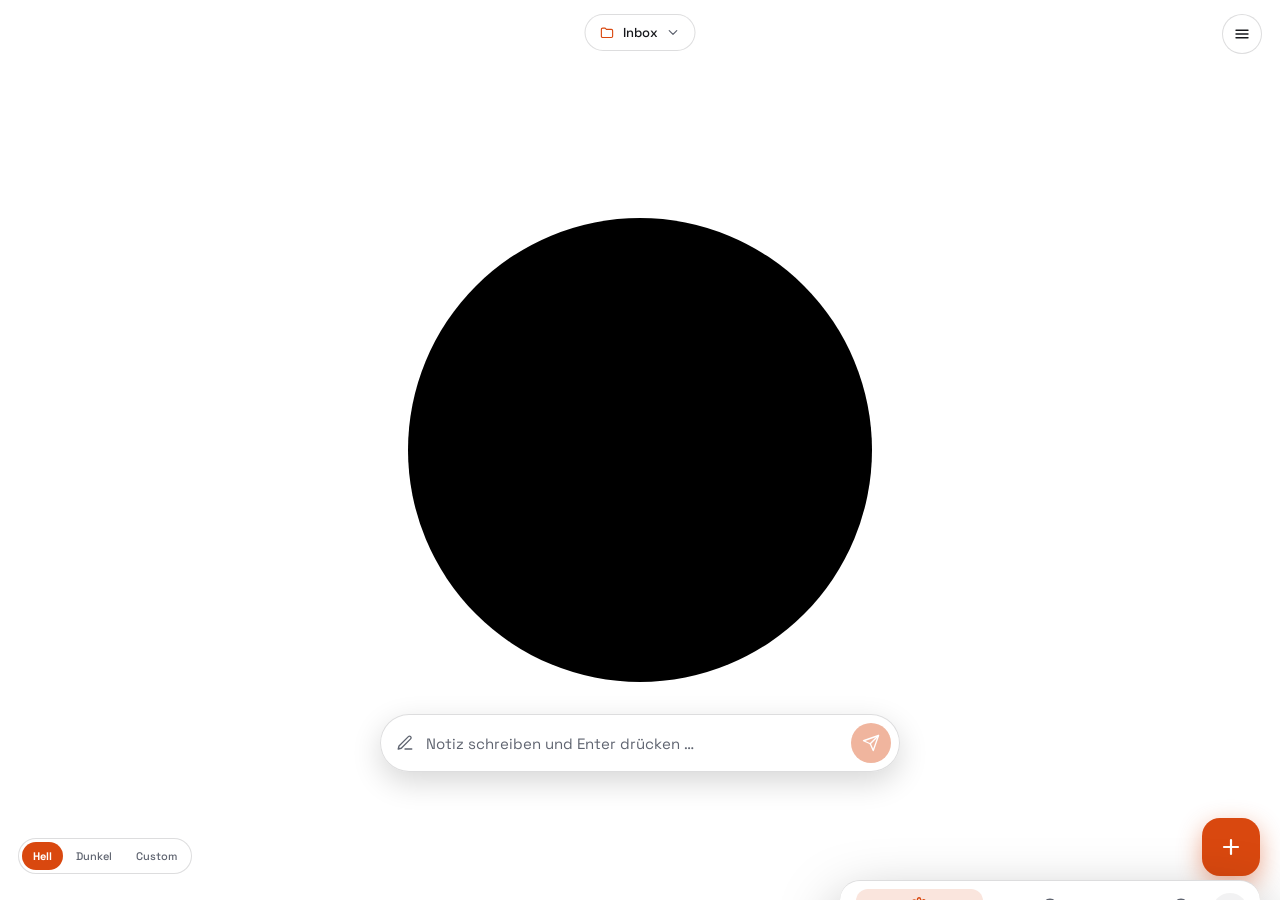
==== commit e700a177: "Add desktop-friendly controls: menu button, hotkeys, quick-note bar Make the app usable with mouse a" ====
--- a/index.html
+++ b/index.html
@@ -4,7 +4,7 @@
   <meta charset="UTF-8" />
   <meta name="viewport" content="width=device-width, initial-scale=1, viewport-fit=cover" />
   <title>Denkarium Capture</title>
-  <meta name="theme-color" content="#000000" />
+  <meta name="theme-color" content="#ffffff" />
   <link rel="manifest" href="manifest.json" />
   <link rel="icon" href="icons/icon.svg" type="image/svg+xml" />
   <link rel="preconnect" href="https://fonts.googleapis.com" />
@@ -30,25 +30,55 @@
     <div class="project-menu" id="projectMenu" role="listbox" hidden></div>
   </div>
 
+  <!-- Menü-Einstieg für Maus-Bedienung (oben rechts) - auf Touch-Geräten
+       per CSS ausgeblendet, dort bleibt die Wisch-Geste der Einstieg. -->
+  <button class="desktop-menu-btn chrome chrome--tr" id="desktopMenuBtn" type="button"
+    aria-label="Menü öffnen (Einstellungen, letzte Einträge, Hilfe)" title="Menü öffnen">
+    <svg viewBox="0 0 24 24" fill="none" stroke="currentColor" stroke-width="1.8" stroke-linecap="round" stroke-linejoin="round">
+      <path d="M4 7h16M4 12h16M4 17h16" />
+    </svg>
+  </button>
+
   <main class="stage">
     <div class="lens-halo" id="lensHalo"></div>
-    <button class="record-button" id="recordButton" aria-label="Aufnahme starten"></button>
+    <button class="record-button" id="recordButton" aria-label="Aufnahme starten"
+      title="Klicken oder Leertaste: Aufnahme starten/beenden · Esc: verwerfen"></button>
   </main>
   <div class="live-caption" id="liveCaption" hidden></div>
 
-  <div class="cancel-trash" id="cancelTrash" hidden aria-label="Zum Abbrechen hierher ziehen">
+  <!-- Schnellnotiz-Leiste unter dem Aufnahme-Kreis (nur Desktop) -->
+  <form class="quick-note chrome" id="quickNote" autocomplete="off">
+    <svg class="quick-note__icon" viewBox="0 0 24 24" fill="none" stroke="currentColor" stroke-width="1.8" stroke-linecap="round" stroke-linejoin="round">
+      <path d="M12 20h9" />
+      <path d="M16.5 3.5a2.121 2.121 0 0 1 3 3L7 19l-4 1 1-4Z" />
+    </svg>
+    <input type="text" id="quickNoteInput" placeholder="Notiz schreiben und Enter drücken …" aria-label="Schnellnotiz schreiben" />
+    <button type="submit" class="quick-note__send" id="quickNoteSend" aria-label="Notiz speichern" disabled>
+      <svg viewBox="0 0 24 24" fill="none" stroke="currentColor" stroke-width="1.8" stroke-linecap="round" stroke-linejoin="round">
+        <path d="M22 2L11 13" />
+        <path d="M22 2l-7 20-4-9-9-4 20-7z" />
+      </svg>
+    </button>
+  </form>
+
+  <div class="gesture-hint gesture-hint--cancel" id="cancelTrash" hidden aria-label="Nach unten rechts ziehen zum Abbrechen">
     <svg viewBox="0 0 24 24" fill="none" stroke="currentColor" stroke-width="1.8" stroke-linecap="round" stroke-linejoin="round">
       <path d="M3 6h18" />
       <path d="M8 6V4a2 2 0 0 1 2-2h4a2 2 0 0 1 2 2v2" />
       <path d="M19 6l-1 14a2 2 0 0 1-2 2H8a2 2 0 0 1-2-2L5 6" />
       <path d="M10 11v6M14 11v6" />
     </svg>
+    <span class="gesture-hint__label">Abbrechen</span>
   </div>
-  <div class="lock-indicator" id="lockIndicator" role="button" tabindex="0" aria-label="Aufnahme beenden (gesperrt)" hidden>
-    <svg viewBox="0 0 24 24" fill="none" stroke="currentColor" stroke-width="1.8" stroke-linecap="round" stroke-linejoin="round">
+  <div class="gesture-hint gesture-hint--lock" id="lockIndicator" role="button" tabindex="0" aria-label="Nach oben links ziehen zum Sperren, danach antippen zum Beenden" hidden>
+    <svg class="gesture-hint__chevron" viewBox="0 0 24 24" fill="none" stroke="currentColor" stroke-width="2" stroke-linecap="round" stroke-linejoin="round">
+      <path d="M6 15l6-6 6 6" />
+    </svg>
+    <svg class="gesture-hint__lock" viewBox="0 0 24 24" fill="none" stroke="currentColor" stroke-width="1.8" stroke-linecap="round" stroke-linejoin="round">
       <rect x="5" y="11" width="14" height="9" rx="2" />
       <path d="M8 11V7a4 4 0 0 1 8 0v4" />
     </svg>
+    <span class="gesture-hint__label">Tippen zum Beenden</span>
   </div>
 
   <!-- Darstellung (unten links) -->
@@ -212,6 +242,40 @@
       <section class="settings-card">
         <h3 class="settings-card__title">
           <svg viewBox="0 0 24 24" fill="none" stroke="currentColor" stroke-width="1.8" stroke-linecap="round" stroke-linejoin="round">
+            <rect x="2" y="6" width="20" height="12" rx="2" />
+            <path d="M6 10h.01M10 10h.01M14 10h.01M18 10h.01M6 14h12" />
+          </svg>
+          Tastenkürzel
+        </h3>
+        <p class="settings-hint">Optionale Kürzel für Tastatur oder Maus (v. a. am Desktop). Feld anklicken und gewünschte Taste bzw. Maustaste drücken – die linke Maustaste bleibt fürs normale Bedienen reserviert. Esc bricht die Auswahl ab.</p>
+        <div class="hotkey-list" id="hotkeyList">
+          <div class="hotkey-row">
+            <span class="hotkey-row__label">Aufnahme starten / beenden</span>
+            <button class="hotkey-input" type="button" data-hotkey="record">Nicht belegt</button>
+            <button class="hotkey-clear" type="button" data-hotkey-clear="record" aria-label="Kürzel entfernen">
+              <svg viewBox="0 0 24 24" fill="none" stroke="currentColor" stroke-width="2" stroke-linecap="round"><path d="M6 6l12 12M18 6L6 18" /></svg>
+            </button>
+          </div>
+          <div class="hotkey-row">
+            <span class="hotkey-row__label">Nächstes Projekt</span>
+            <button class="hotkey-input" type="button" data-hotkey="projectNext">Nicht belegt</button>
+            <button class="hotkey-clear" type="button" data-hotkey-clear="projectNext" aria-label="Kürzel entfernen">
+              <svg viewBox="0 0 24 24" fill="none" stroke="currentColor" stroke-width="2" stroke-linecap="round"><path d="M6 6l12 12M18 6L6 18" /></svg>
+            </button>
+          </div>
+          <div class="hotkey-row">
+            <span class="hotkey-row__label">Vorheriges Projekt</span>
+            <button class="hotkey-input" type="button" data-hotkey="projectPrev">Nicht belegt</button>
+            <button class="hotkey-clear" type="button" data-hotkey-clear="projectPrev" aria-label="Kürzel entfernen">
+              <svg viewBox="0 0 24 24" fill="none" stroke="currentColor" stroke-width="2" stroke-linecap="round"><path d="M6 6l12 12M18 6L6 18" /></svg>
+            </button>
+          </div>
+        </div>
+      </section>
+
+      <section class="settings-card">
+        <h3 class="settings-card__title">
+          <svg viewBox="0 0 24 24" fill="none" stroke="currentColor" stroke-width="1.8" stroke-linecap="round" stroke-linejoin="round">
             <path d="M12 22s8-4 8-10V5l-8-3-8 3v7c0 6 8 10 8 10z" />
           </svg>
           Sicherheit
@@ -296,18 +360,19 @@
           <details class="faq">
             <summary>Kann ich freihändig aufnehmen, ohne den Kreis zu halten?</summary>
             <div class="faq__body">
-              Ja. Halte den Kreis gedrückt und ziehe den Finger nach unten – die Aufnahme
-              rastet ein und läuft weiter, auch wenn du loslässt. Zum Beenden tippst du
-              einfach noch einmal auf den Kreis.
+              Ja. Halte den Kreis gedrückt und ziehe den Finger nach oben – wie beim
+              Sperren einer WhatsApp-Sprachnachricht. Die Aufnahme rastet ein und läuft
+              weiter, auch wenn du loslässt. Zum Beenden tippst du einfach noch einmal auf
+              den Kreis.
             </div>
           </details>
 
           <details class="faq">
             <summary>Wie breche ich eine laufende Aufnahme ab?</summary>
             <div class="faq__body">
-              Während du den Kreis hältst, erscheint links ein Papierkorb-Symbol. Ziehe
-              den Finger dorthin und lass los – die Aufnahme wird verworfen und es wird
-              nichts gespeichert.
+              Während du den Kreis hältst, ziehe den Finger nach unten rechts – ein
+              Papierkorb-Symbol erscheint. Lass los, sobald es rot leuchtet – die Aufnahme
+              wird verworfen und es wird nichts gespeichert.
             </div>
           </details>
 
@@ -527,14 +592,32 @@
           <details class="faq">
             <summary>Wie vereinbart sich die App mit der DSGVO?</summary>
             <div class="faq__body">
-              Die App ist bewusst so gebaut, dass möglichst wenig personenbezogene Daten
-              überhaupt entstehen (Datenminimierung): Es gibt keinen eigenen Server, keine
-              Nutzerkonten und keine Datenbank – deine Notizen werden direkt in dein eigenes
-              Google-Konto geschrieben, nicht bei der App gespeichert. Die eingeschränkte
-              Berechtigung (drive.file) sorgt zusätzlich dafür, dass nur das sichtbar ist, was
-              du selbst auswählst. Aktuell wird die App als persönliches Projekt betrieben;
-              solltest du sie für weitere Nutzer öffnen wollen, würde vor der Veröffentlichung
-              zusätzlich eine förmliche Datenschutzerklärung mit Impressum ergänzt.
+              Für die private Nutzung ist die App bewusst so gebaut, dass möglichst wenig
+              personenbezogene Daten überhaupt entstehen (Datenminimierung): Es gibt keinen
+              eigenen Server, keine Nutzerkonten und keine Datenbank – deine Notizen werden
+              direkt in dein eigenes Google-Konto geschrieben, nicht bei der App gespeichert.
+              Die eingeschränkte Berechtigung (drive.file) sorgt zusätzlich dafür, dass nur das
+              sichtbar ist, was du selbst auswählst. Aktuell wird die App als persönliches
+              Projekt betrieben; solltest du sie für weitere Nutzer öffnen wollen, würde vor der
+              Veröffentlichung zusätzlich eine förmliche Datenschutzerklärung mit Impressum
+              ergänzt. Für die Nutzung im Unternehmenskontext bzw. mit Firmendaten gelten
+              zusätzliche Regeln – siehe die nächste Frage.
+            </div>
+          </details>
+
+          <details class="faq">
+            <summary>Darf ich die App beruflich nutzen, z. B. als Mitarbeiter:in für meinen Arbeitgeber?</summary>
+            <div class="faq__body">
+              Diese App ist für private, persönliche Notizen gedacht – nicht für Firmen- oder
+              Kundendaten. Deine Notizen landen in deinem privaten Google-Konto, nicht in einer
+              vom Unternehmen kontrollierten oder überwachten Umgebung, und es besteht kein
+              Auftragsverarbeitungsvertrag (AVV) zwischen dieser App und deinem Arbeitgeber.
+              Das Speichern von Firmen- oder Kundendaten in einem privaten Cloud-Konto verstößt
+              bei den meisten Arbeitgebern gegen interne IT- und Datenschutzrichtlinien (sog.
+              „Schatten-IT“) und kann arbeitsrechtliche Konsequenzen haben. Möchtest du die App
+              dennoch beruflich einsetzen, kläre das vorher ausdrücklich mit der IT- bzw.
+              Datenschutzabteilung deines Arbeitgebers ab – und nutze dafür, falls freigegeben,
+              ausschließlich ein vom Unternehmen verwaltetes Google-Konto, nicht dein privates.
             </div>
           </details>
 
@@ -715,6 +798,7 @@
   <script src="appearance.js"></script>
   <script src="projects.js"></script>
   <script src="app.js"></script>
+  <script src="hotkeys.js"></script>
   <script>
     if ('serviceWorker' in navigator) {
       window.addEventListener('load', () => {
--- a/style.css
+++ b/style.css
@@ -12,6 +12,10 @@
   --spring: cubic-bezier(0.34, 1.56, 0.64, 1);
 
   --font: "Space Grotesk", system-ui, -apple-system, "Segoe UI", sans-serif;
+
+  /* Größe des Aufnahme-Kreises - global, damit auch die Schnellnotiz-Leiste
+     (außerhalb von .stage) ihren Abstand darunter davon ableiten kann. */
+  --btn-size: min(320px, 52vw, 44vh);
 }
 
 html[data-theme="light"] {
@@ -27,8 +31,7 @@
   --scrim: rgba(25, 18, 12, 0.35);
 }
 
-html[data-theme="dark"],
-html[data-theme="custom"] {
+html[data-theme="dark"] {
   color-scheme: dark;
   --accent: #ffa94d;
   --accent-fg: #2b1503;
@@ -39,6 +42,22 @@
   --muted: #9aa0a8;
   --outline: rgba(255, 255, 255, 0.13);
   --scrim: rgba(0, 0, 0, 0.55);
+}
+
+/* Custom-Modus startet im hellen Menü-Stil, aber mit violettem statt
+   orangefarbenem Akzent - bleibt so vom hellen und dunklen Modus
+   unterscheidbar, auch bevor eigene Farben gewählt wurden. */
+html[data-theme="custom"] {
+  color-scheme: light;
+  --accent: #7c3aed;
+  --accent-fg: #ffffff;
+  --accent-strong: var(--accent);
+  --surface: #ffffff;
+  --surface-2: rgba(15, 15, 25, 0.05);
+  --on-surface: #17181c;
+  --muted: #5f6470;
+  --outline: rgba(15, 15, 25, 0.14);
+  --scrim: rgba(25, 18, 12, 0.35);
 }
 
 * {
@@ -122,7 +141,6 @@
   align-items: center;
   justify-content: center;
   z-index: 1;
-  --btn-size: min(320px, 52vw, 44vh);
 }
 
 .lens-halo {
@@ -164,6 +182,12 @@
   border: none;
   cursor: pointer;
   padding: 0;
+  /* Ohne dies interpretiert der Browser ein Ziehen auf dem Button als
+     Wisch-/Scroll-Geste und schickt ein 'pointercancel' - das hat die
+     Aufnahme sofort beendet, sobald man den Finger überhaupt bewegt hat.
+     touch-action:none gibt uns die volle, ununterbrochene Kontrolle über
+     die Halten/Ziehen/Sperren/Abbrechen-Geste. */
+  touch-action: none;
   -webkit-tap-highlight-color: transparent;
   -webkit-touch-callout: none;
   user-select: none;
@@ -240,57 +264,162 @@
   display: none;
 }
 
-.cancel-trash {
+/* Geste-Hinweise: EIN gemeinsames Bauteil für Abbrechen (unten rechts) und
+   Sperren/Freihändig (oben links) - symmetrisch durch den Button-Mittelpunkt
+   gespiegelt, gleich groß, gleicher Aufbau (Icon -> Pille mit Beschriftung),
+   nur die Zielfarbe (--tint) und das Icon unterscheiden sich. Beide starten
+   auf Höhe des Lichtrings (nie darüber, keine Überlappung) und wandern mit
+   dem Ziehfortschritt (--progress) weiter nach außen, statt hart bei
+   Erreichen der Schwelle aufzutauchen. Beide Richtungen liegen auf derselben
+   Diagonale, die für einen Daumen an der rechten Bildschirmseite bequem
+   erreichbar ist: kurzer Flick nach unten rechts zum Abbrechen, derselbe
+   Bogen weitergezogen nach oben links zum Sperren. */
+.gesture-hint {
+  --progress: 0%;
+  --progress-num: 0;
+  --tint: var(--muted);
   position: fixed;
-  top: 50%;
-  left: max(28px, env(safe-area-inset-left));
-  transform: translateY(-50%);
-  width: 46px;
-  height: 46px;
+  left: 0;
+  top: 0;
+  transform: translate(-50%, -50%) scale(calc(0.75 + 0.25 * var(--progress-num, 0)));
+  height: 44px;
+  min-width: 44px;
+  padding: 0 13px;
+  border-radius: 999px;
+  display: flex;
+  align-items: center;
+  justify-content: center;
+  gap: 8px;
+  border: 1px solid color-mix(in srgb, var(--tint) var(--progress), var(--outline));
+  background: color-mix(in srgb, var(--tint) var(--progress), var(--surface));
+  color: color-mix(in srgb, #ffffff var(--progress), var(--muted));
+  box-shadow: 0 8px 22px rgba(0, 0, 0, 0.18);
+  opacity: calc(0.55 + 0.45 * var(--progress-num, 0));
+  z-index: 4;
+  pointer-events: none;
+  transition: left 0.1s ease-out, top 0.1s ease-out, background 0.12s ease-out,
+    border-color 0.12s ease-out, color 0.12s ease-out;
+}
+.gesture-hint[hidden] { display: none; }
+.gesture-hint svg { width: 18px; height: 18px; flex: none; }
+.gesture-hint__label {
+  font-size: 12px;
+  font-weight: 600;
+  letter-spacing: 0.01em;
+  white-space: nowrap;
+  max-width: 0;
+  overflow: hidden;
+  opacity: 0;
+  transition: max-width 0.2s var(--ease-out), opacity 0.15s ease;
+}
+.gesture-hint.committed .gesture-hint__label,
+.gesture-hint.static .gesture-hint__label {
+  max-width: 160px;
+  opacity: 1;
+}
+
+.gesture-hint--cancel { --tint: #e03131; }
+.gesture-hint--cancel.committed svg {
+  transform: scale(1.1) rotate(-8deg);
+}
+/* Maus/Tastatur: Abbrechen ist sofort eine feste, anklickbare Aktion statt
+   eines Ziehziels - bleibt aber farblich neutral (kein Alarmrot), bis sie
+   tatsächlich betätigt wird. */
+.gesture-hint--cancel.static {
+  cursor: pointer;
+  pointer-events: auto;
+}
+
+.gesture-hint--lock { --tint: var(--accent-strong); }
+/* Pfeil zeigt nach oben links - dieselbe Richtung, in die man zum Sperren zieht. */
+.gesture-hint__chevron { transform: rotate(-45deg); }
+.gesture-hint__lock { display: none; }
+.gesture-hint--lock.committed {
+  cursor: pointer;
+  pointer-events: auto;
+  animation: gesture-commit-pop 0.3s var(--spring);
+}
+.gesture-hint--lock.committed .gesture-hint__chevron { display: none; }
+.gesture-hint--lock.committed .gesture-hint__lock { display: block; }
+
+@keyframes gesture-commit-pop {
+  from { transform: translate(-50%, -50%) scale(0.75); }
+  50% { transform: translate(-50%, -50%) scale(1.08); }
+  to { transform: translate(-50%, -50%) scale(1); }
+}
+
+/* ==========================================================================
+   Schnellnotiz-Leiste: Suchleisten-artiges Eingabefeld unter dem Kreis.
+   Nur Desktop (feiner Zeiger) - am Handy schreibt man Notizen über das Plus-
+   Menü. Sitzt zentriert unter dem Aufnahme-Kreis; der Abstand leitet sich aus
+   der Kreisgröße ab und wird auf kurzen Fenstern nach unten gedeckelt, damit
+   die Leiste nie aus dem Bild rutscht.
+   ========================================================================== */
+.quick-note {
+  display: none;
+  position: fixed;
+  left: 50%;
+  top: min(50% + var(--btn-size) * 0.72 + 34px, 100dvh - 92px);
+  transform: translateX(-50%);
+  width: min(520px, 86vw);
+  align-items: center;
+  gap: 10px;
+  padding: 8px 8px 8px 15px;
+  border-radius: 999px;
+  border: 1px solid var(--outline);
+  background: color-mix(in srgb, var(--surface) 88%, transparent);
+  box-shadow: 0 10px 30px rgba(0, 0, 0, 0.16);
+  z-index: 3;
+  backdrop-filter: blur(6px);
+}
+@media (hover: hover) and (pointer: fine) {
+  .quick-note { display: flex; }
+}
+.quick-note__icon {
+  width: 18px;
+  height: 18px;
+  flex: none;
+  color: var(--muted);
+}
+.quick-note input {
+  flex: 1;
+  min-width: 0;
+  border: none;
+  background: transparent;
+  color: var(--on-surface);
+  font-size: 15px;
+  font-family: var(--font);
+  outline: none;
+}
+.quick-note input::placeholder { color: var(--muted); }
+.quick-note__send {
+  width: 40px;
+  height: 40px;
+  flex: none;
+  display: flex;
+  align-items: center;
+  justify-content: center;
+  border: none;
   border-radius: 50%;
-  display: flex;
-  align-items: center;
-  justify-content: center;
-  color: #f2f2f2;
-  background: rgba(128, 128, 138, 0.25);
-  opacity: 0.5;
-  z-index: 4;
-  transition: opacity 0.2s ease, transform 0.25s var(--spring),
-    background 0.2s ease, color 0.2s ease;
+  background: var(--accent);
+  color: var(--accent-fg);
+  cursor: pointer;
+  transition: transform 0.15s var(--spring), opacity 0.15s ease, filter 0.15s ease;
+}
+.quick-note__send svg { width: 18px; height: 18px; }
+.quick-note__send:disabled {
+  opacity: 0.4;
+  cursor: default;
+}
+.quick-note__send:not(:disabled):active { transform: scale(0.9); }
+
+/* Beim Aufnehmen weichen die Zieh-Hinweise nach unten aus - die Leiste dort
+   würde damit kollidieren, also während der Aufnahme ausblenden. */
+body:has(.record-button.recording) .quick-note {
+  opacity: 0;
   pointer-events: none;
-}
-.cancel-trash svg { width: 20px; height: 20px; }
-.cancel-trash[hidden] { display: none; }
-.cancel-trash.armed {
-  opacity: 1;
-  color: #ff6b6b;
-  background: rgba(255, 80, 80, 0.22);
-  transform: translateY(-50%) scale(1.2);
-}
-
-.lock-indicator {
-  position: fixed;
-  top: 22%;
-  left: 50%;
-  transform: translateX(-50%) scale(1);
-  width: 44px;
-  height: 44px;
-  border-radius: 50%;
-  display: flex;
-  align-items: center;
-  justify-content: center;
-  color: #f2f2f2;
-  background: rgba(128, 128, 138, 0.3);
-  z-index: 4;
-  cursor: pointer;
-  animation: lock-pop 0.3s var(--spring);
-}
-.lock-indicator svg { width: 20px; height: 20px; }
-@keyframes lock-pop {
-  from { transform: translateX(-50%) scale(0.5); opacity: 0; }
-  to { transform: translateX(-50%) scale(1); opacity: 1; }
-}
-.lock-indicator[hidden] { display: none; }
+  transform: translateX(-50%) translateY(8px);
+}
 
 /* ==========================================================================
    Chrome: Projekt-Pill (oben), Theme-Switcher (unten links), FAB (unten rechts)
@@ -301,6 +430,7 @@
   transition: opacity 0.24s var(--ease-out), transform 0.24s var(--ease-out);
 }
 .chrome--top { transition-delay: 0ms; }
+.chrome--tr { transition-delay: 20ms; }
 .chrome--bl { transition-delay: 40ms; }
 .chrome--br { transition-delay: 80ms; }
 
@@ -309,8 +439,33 @@
   pointer-events: none;
 }
 body.zen .chrome--top { transform: translate(-50%, -28px); }
+body.zen .chrome--tr { transform: translateY(-28px); }
 body.zen .chrome--bl { transform: translateY(28px); }
 body.zen .chrome--br { transform: translateY(28px); }
+
+/* Menü-Einstieg für Maus-Bedienung - auf Touch-Geräten (kein feiner Zeiger)
+   ausgeblendet, dort öffnet weiterhin die Wisch-Geste das Menü. */
+.desktop-menu-btn {
+  display: none;
+  position: fixed;
+  top: max(14px, env(safe-area-inset-top));
+  right: max(18px, env(safe-area-inset-right));
+  width: 40px;
+  height: 40px;
+  align-items: center;
+  justify-content: center;
+  border: 1px solid var(--outline);
+  border-radius: 50%;
+  background: color-mix(in srgb, var(--surface) 85%, transparent);
+  color: var(--on-surface);
+  cursor: pointer;
+  z-index: 3;
+  transition: transform 0.15s var(--spring), background 0.15s ease, color 0.15s ease;
+}
+.desktop-menu-btn svg { width: 18px; height: 18px; }
+@media (hover: hover) and (pointer: fine) {
+  .desktop-menu-btn { display: flex; }
+}
 
 .project-switcher {
   position: fixed;
@@ -561,6 +716,25 @@
   box-shadow: 0 -18px 50px rgba(0, 0, 0, 0.25);
 }
 .menu-sheet.open { transform: translateY(0); }
+
+/* Desktop: schwebendes Panel statt kantenbündigem Bottom-Sheet - sonst
+   ziehen sich Formularreihen und Fließtext über die volle Fensterbreite.
+   Bleibt an Touch-Geräten unverändert (siehe hover/pointer-Bedingung). */
+@media (min-width: 640px) and (hover: hover) and (pointer: fine) {
+  .menu-sheet {
+    left: auto;
+    right: max(20px, env(safe-area-inset-right));
+    bottom: max(20px, env(safe-area-inset-bottom));
+    width: min(420px, calc(100vw - 40px));
+    height: min(78vh, 640px);
+    border-radius: 20px;
+    box-shadow: 0 24px 60px rgba(0, 0, 0, 0.35);
+  }
+  .menu-sheet__handle {
+    display: none;
+  }
+}
+
 .menu-sheet__handle {
   width: 40px;
   height: 4px;
@@ -1068,6 +1242,68 @@
   transform: translateX(18px);
 }
 
+/* Tastenkürzel-Zeilen */
+.hotkey-list {
+  display: flex;
+  flex-direction: column;
+  gap: 10px;
+}
+.hotkey-row {
+  display: flex;
+  align-items: center;
+  gap: 10px;
+}
+.hotkey-row__label {
+  flex: 1;
+  min-width: 0;
+  font-size: 13.5px;
+  color: var(--on-surface);
+}
+.hotkey-input {
+  flex: none;
+  min-width: 130px;
+  max-width: 180px;
+  min-height: 40px;
+  padding: 8px 12px;
+  border-radius: 10px;
+  border: 1px solid var(--outline);
+  background: var(--surface);
+  color: var(--muted);
+  font-size: 12.5px;
+  font-weight: 600;
+  font-family: var(--font);
+  text-align: center;
+  overflow: hidden;
+  text-overflow: ellipsis;
+  white-space: nowrap;
+  cursor: pointer;
+  transition: background 0.15s ease, border-color 0.15s ease, color 0.15s ease;
+}
+.hotkey-input.assigned {
+  color: var(--accent-strong);
+  border-color: color-mix(in srgb, var(--accent) 45%, var(--outline));
+}
+.hotkey-input.capturing {
+  background: var(--accent);
+  color: var(--accent-fg);
+  border-color: var(--accent);
+}
+.hotkey-clear {
+  width: 34px;
+  height: 34px;
+  flex: none;
+  display: flex;
+  align-items: center;
+  justify-content: center;
+  border: none;
+  border-radius: 9px;
+  background: var(--surface-2);
+  color: var(--muted);
+  cursor: pointer;
+  transition: background 0.15s ease, color 0.15s ease;
+}
+.hotkey-clear svg { width: 14px; height: 14px; }
+
 /* Letzte Einträge */
 .recent-entries-list {
   display: flex;
@@ -1313,3 +1549,73 @@
   opacity: 1;
   transform: translateX(-50%) translateY(0);
 }
+
+/* ==========================================================================
+   Maus-Feedback: nur bei echten Zeigegeräten mit Hover (nie auf Touch, sonst
+   bleiben Hover-Zustände nach dem Antippen "kleben"). Ergänzt die bereits
+   vorhandenen :active-Zustände um eine Vorschau vor dem Klick.
+   ========================================================================== */
+@media (hover: hover) and (pointer: fine) {
+  .record-button:not(.recording):hover {
+    transform: scale(1.015);
+    box-shadow: 0 12px 40px rgba(0, 0, 0, 0.22);
+  }
+  .desktop-menu-btn:hover,
+  .project-pill:hover,
+  .menu-sheet__close:hover {
+    background: var(--surface-2);
+    color: var(--accent-strong);
+  }
+  .theme-switcher button:not(.active):hover {
+    background: var(--surface-2);
+    color: var(--on-surface);
+  }
+  .fab:hover { transform: scale(1.05); }
+  .chip:not(.active):hover {
+    border-color: var(--accent-strong);
+    background: var(--surface-2);
+  }
+  .ghost-btn:hover {
+    background: color-mix(in srgb, var(--accent) 10%, transparent);
+    border-style: solid;
+  }
+  .swatch:hover { transform: scale(1.08); }
+  .preset-btn:not(.active):hover {
+    background: var(--surface-2);
+    color: var(--on-surface);
+  }
+  .menu-tab:not(.active):hover {
+    background: var(--surface-2);
+    color: var(--on-surface);
+  }
+  .project-menu__item:hover { background: var(--surface-2); }
+  .project-row__action:hover {
+    background: color-mix(in srgb, var(--accent) 14%, transparent);
+    color: var(--accent-strong);
+  }
+  .recent-entry:hover { background: color-mix(in srgb, var(--accent) 8%, transparent); }
+  .faq summary:hover { color: var(--accent-strong); }
+  .pin-gate__keypad button:hover {
+    background: color-mix(in srgb, var(--accent) 10%, transparent);
+  }
+  .text-entry__actions button:hover { background: var(--surface-2); }
+  #textEntrySave:hover,
+  #nameDialogOk:hover { filter: brightness(1.08); }
+  .dial-option:hover .dial-icon {
+    color: var(--accent-fg);
+    background: var(--accent);
+  }
+  .dial-option:hover .dial-label { color: var(--accent-strong); }
+  .gesture-hint--lock.committed:hover,
+  .gesture-hint--cancel.static:hover {
+    filter: brightness(1.06);
+  }
+  .hotkey-input:not(.capturing):hover {
+    border-color: var(--accent-strong);
+    color: var(--accent-strong);
+  }
+  .hotkey-clear:hover {
+    background: color-mix(in srgb, #e03131 14%, transparent);
+    color: #e03131;
+  }
+}
